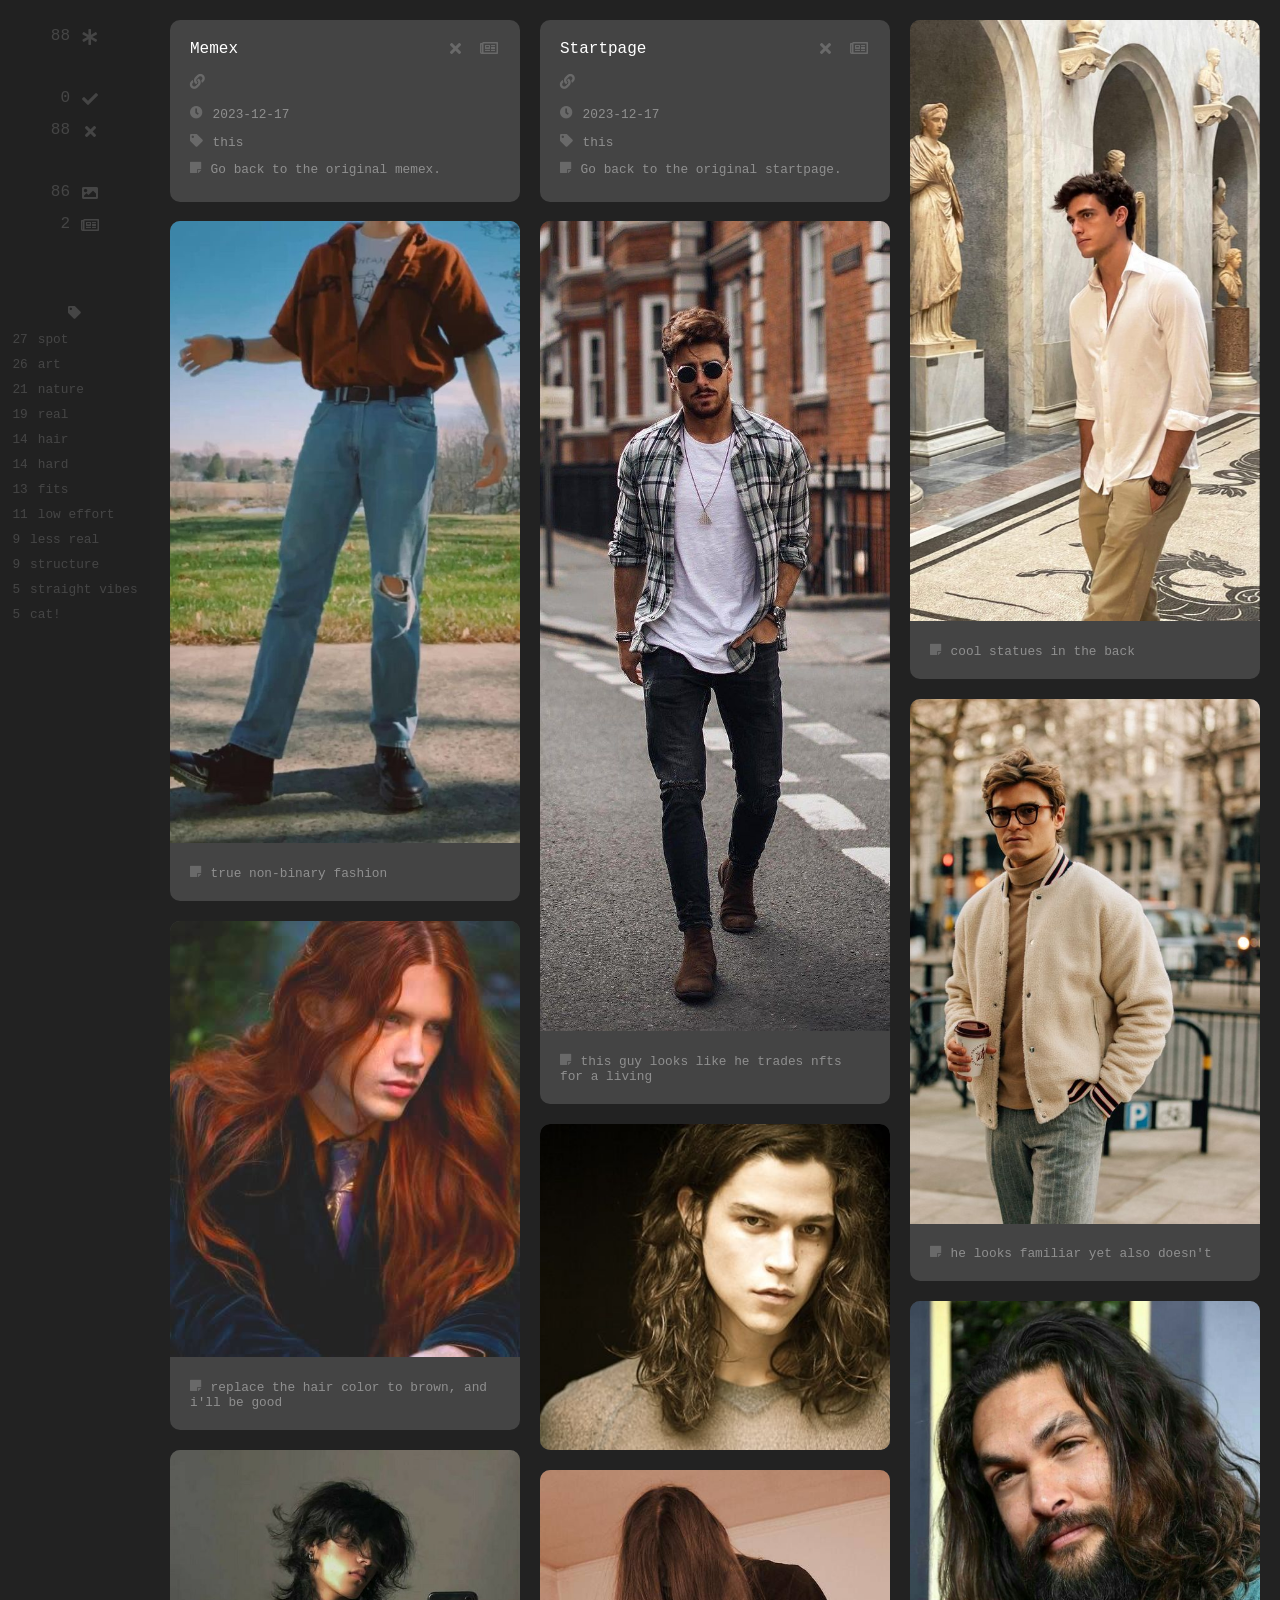
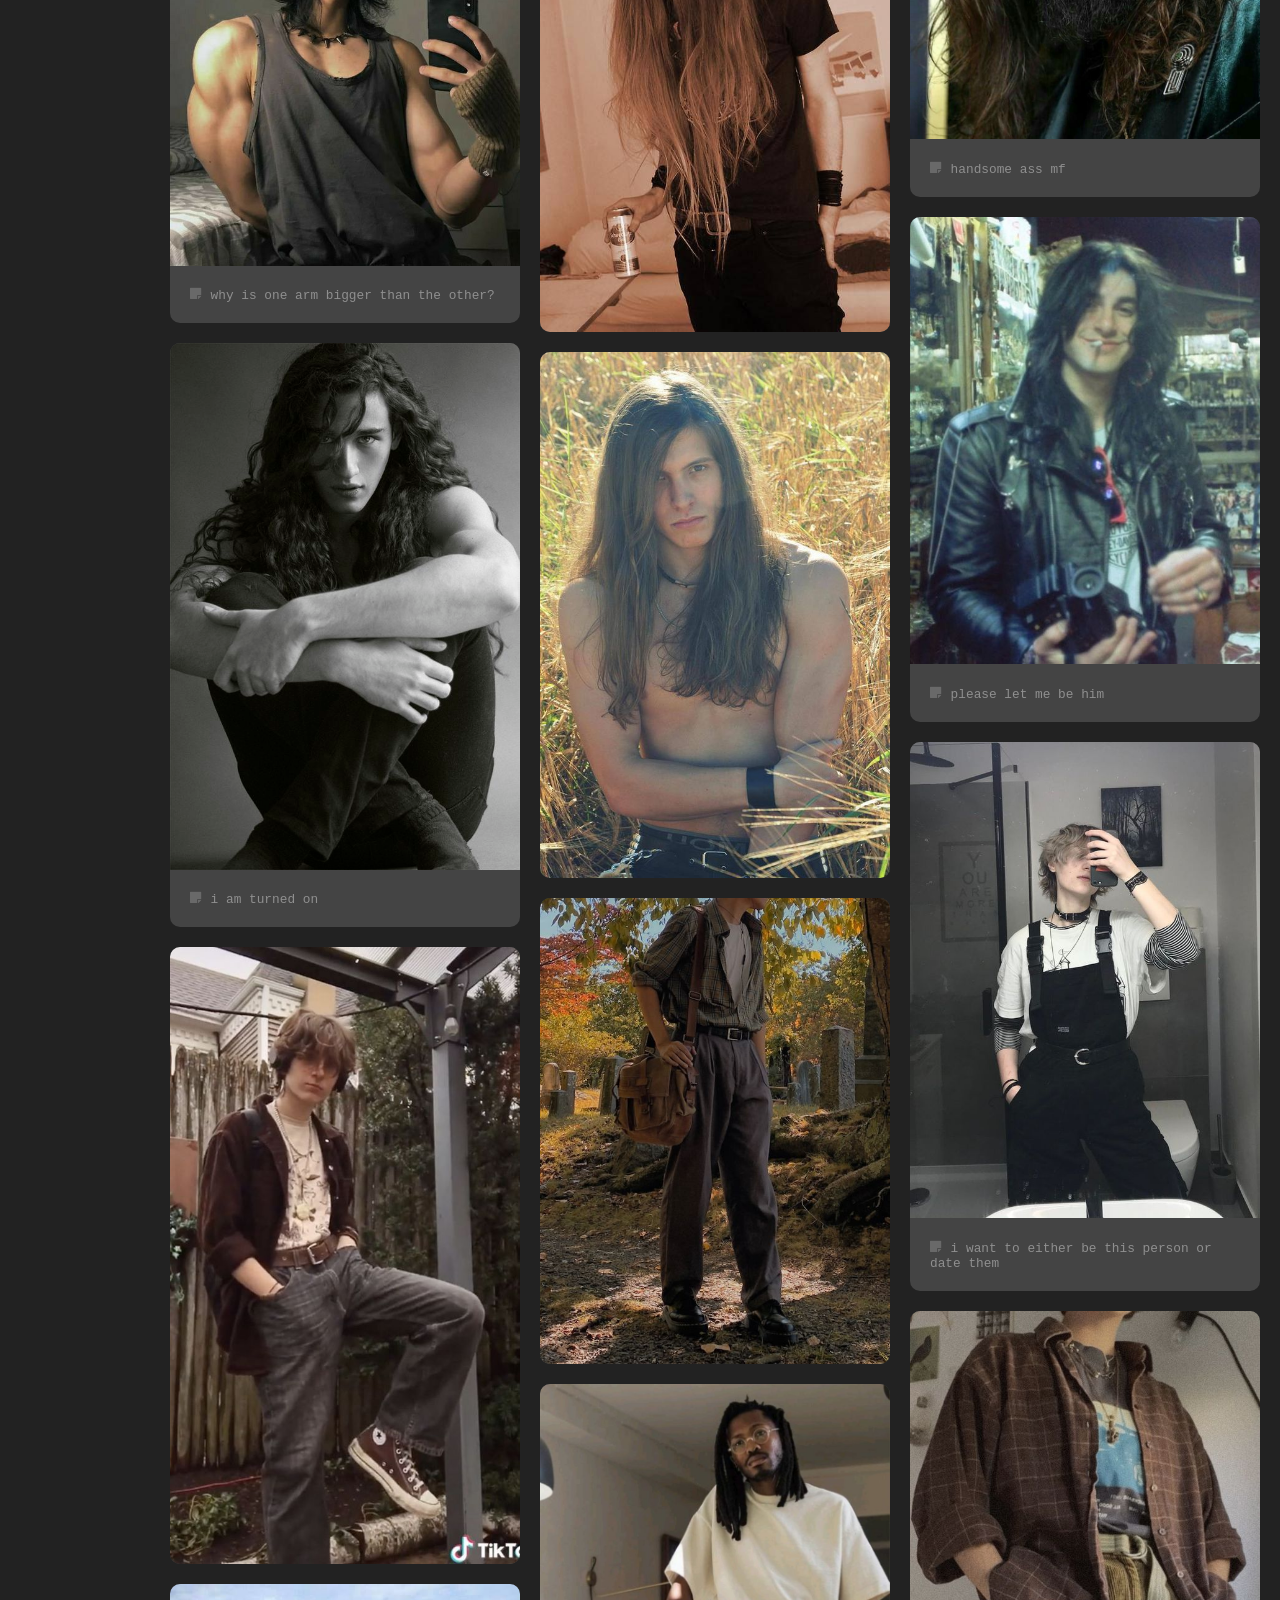
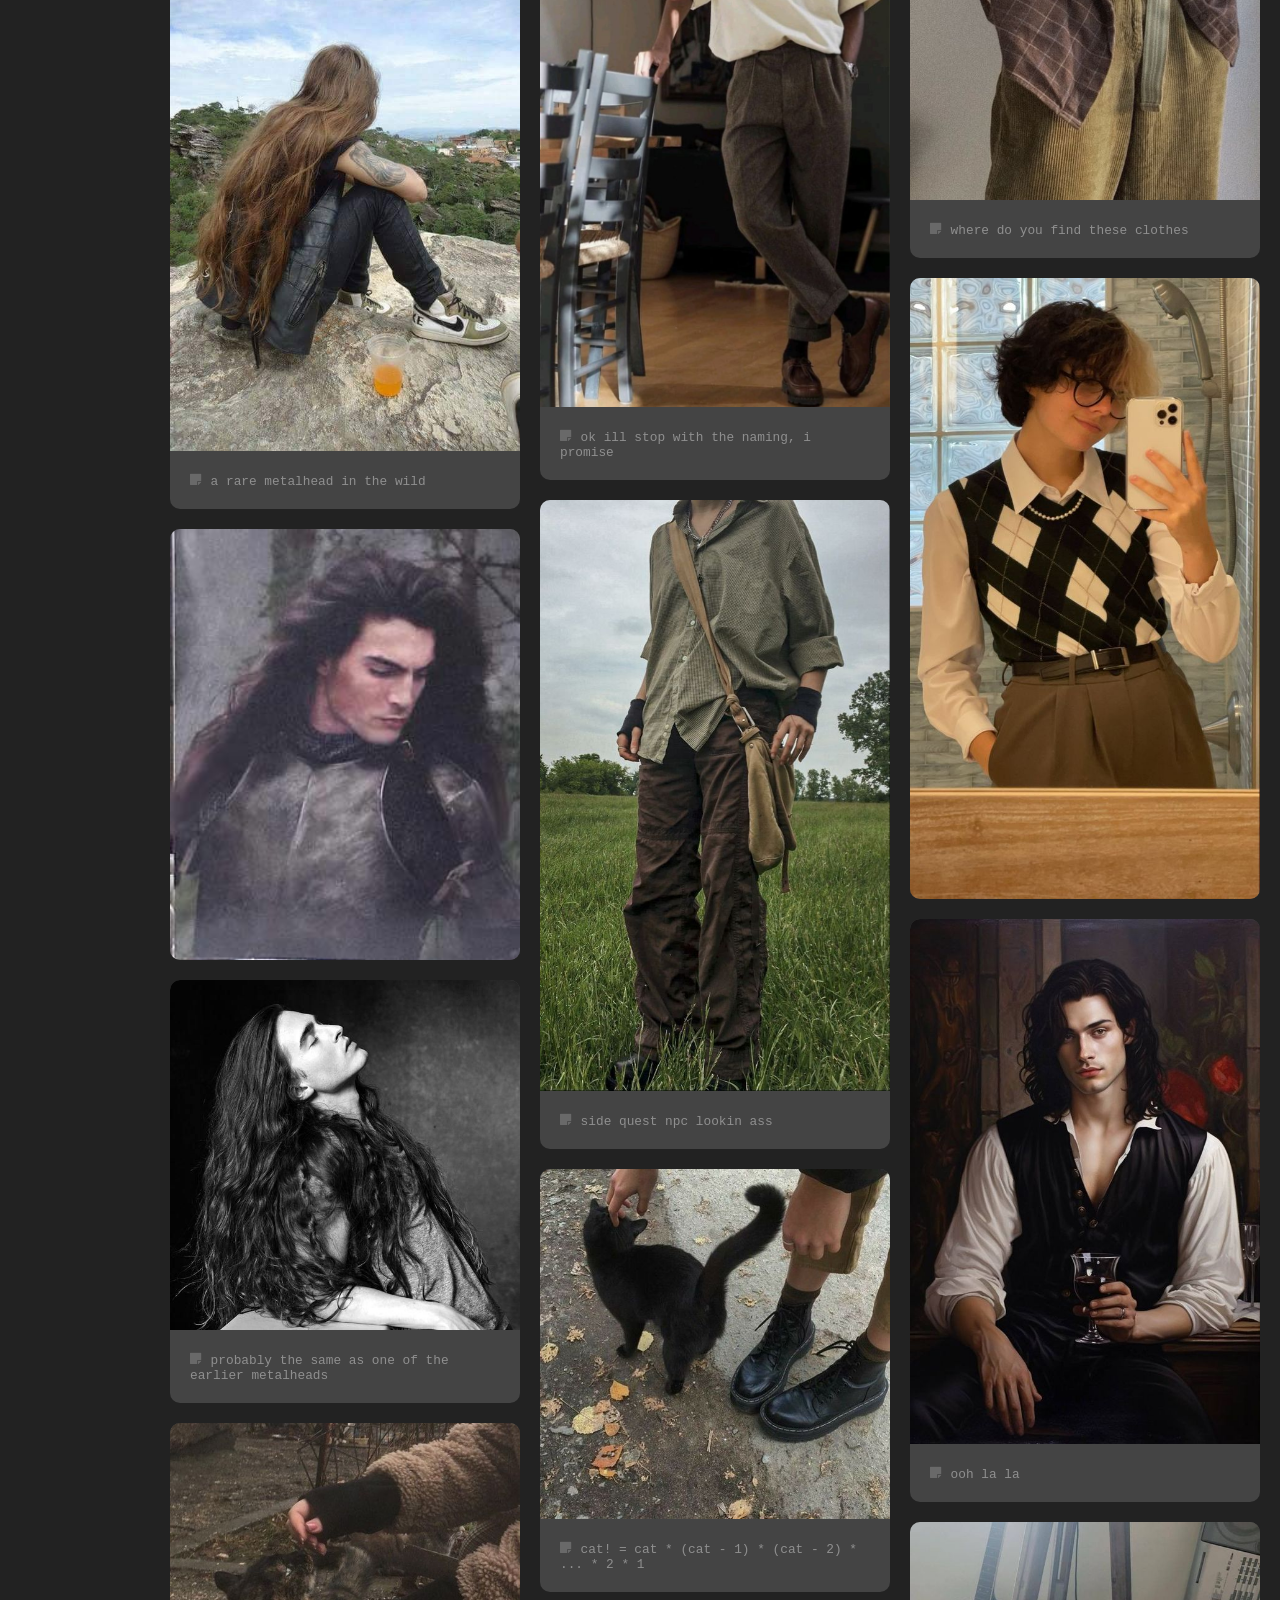
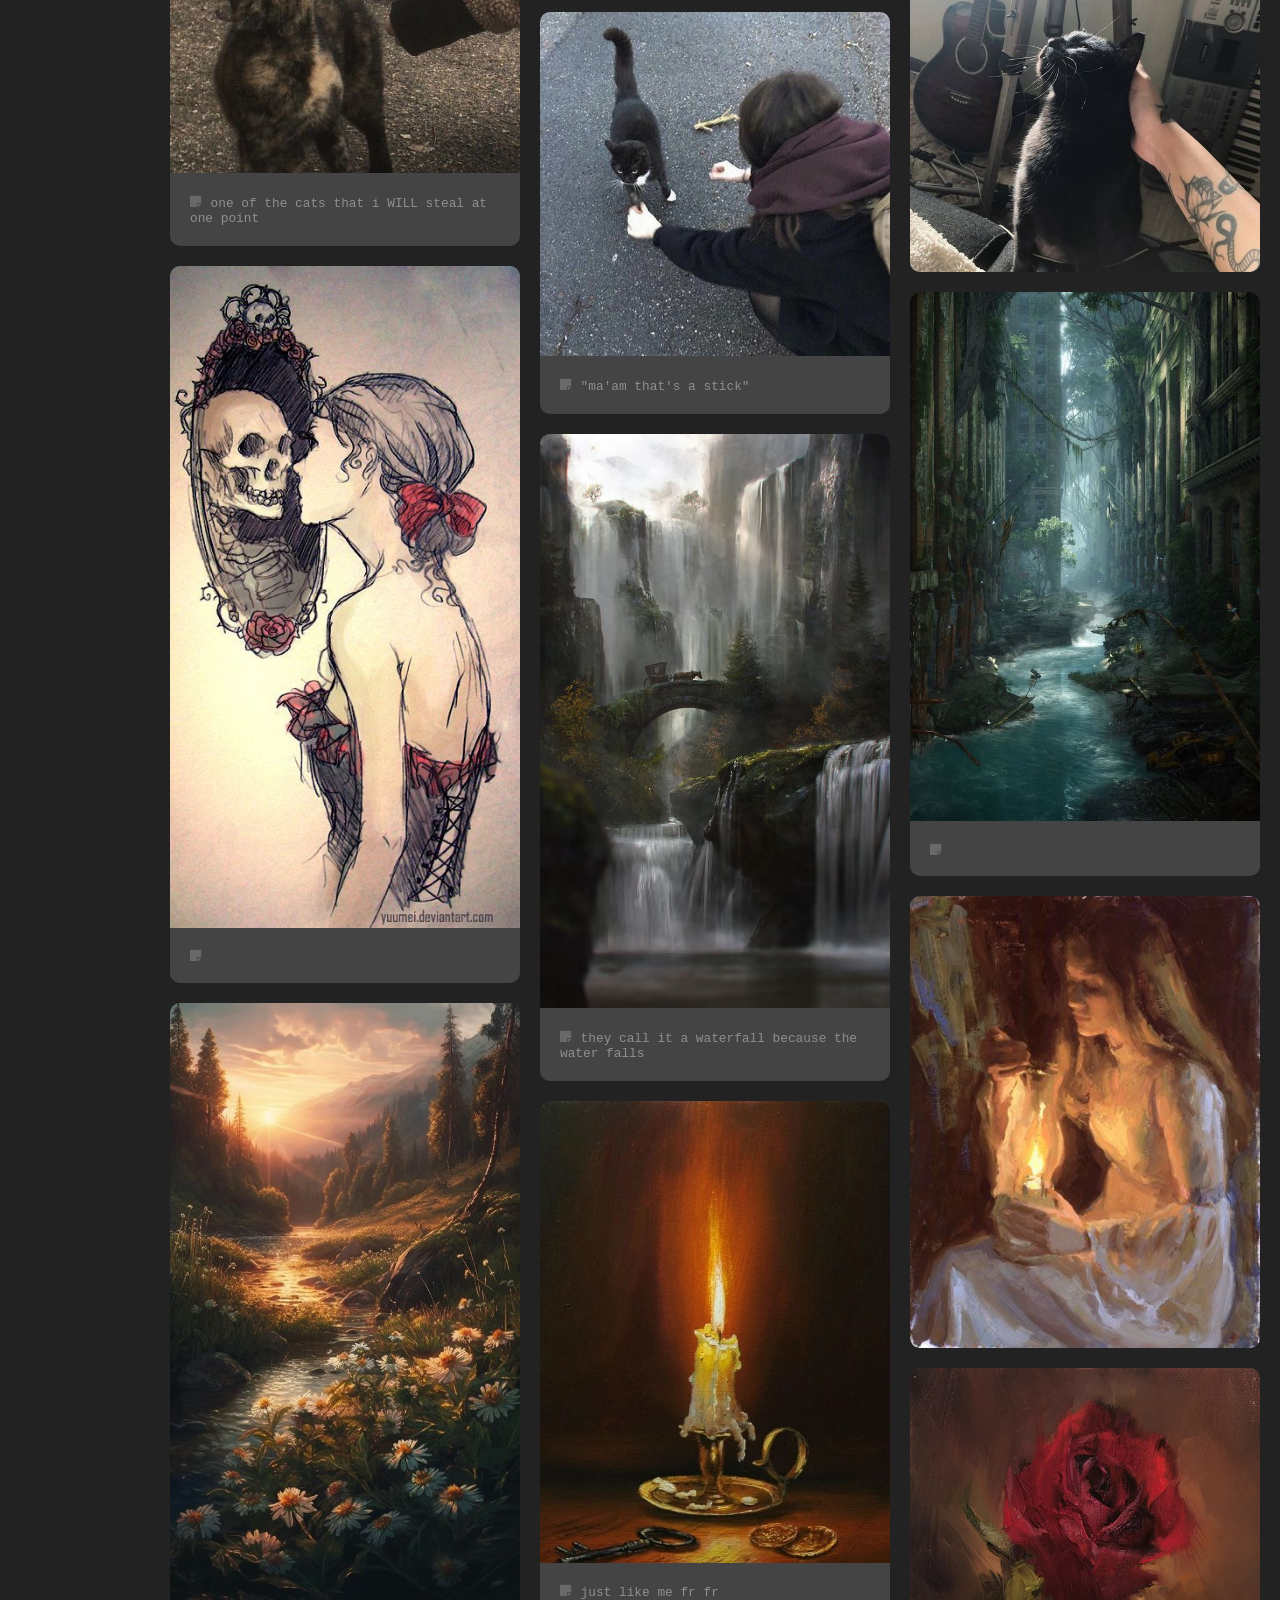
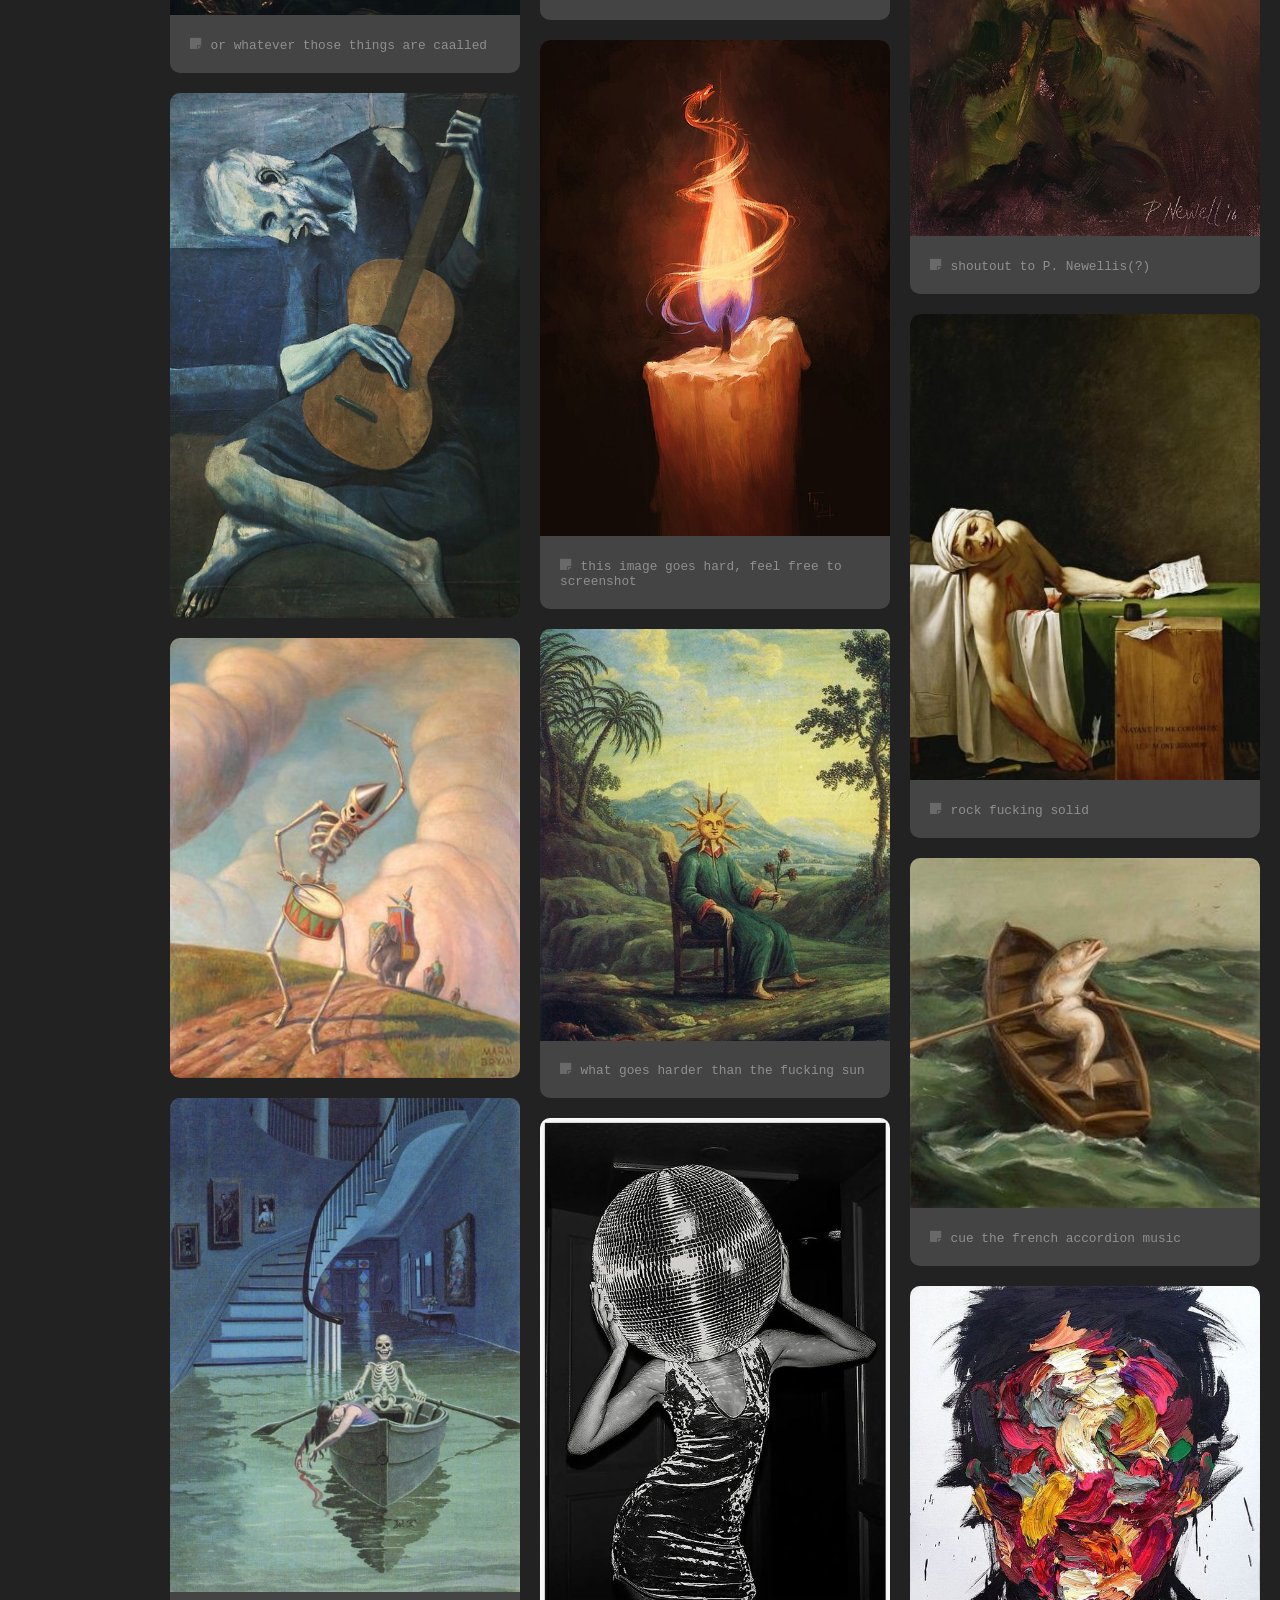
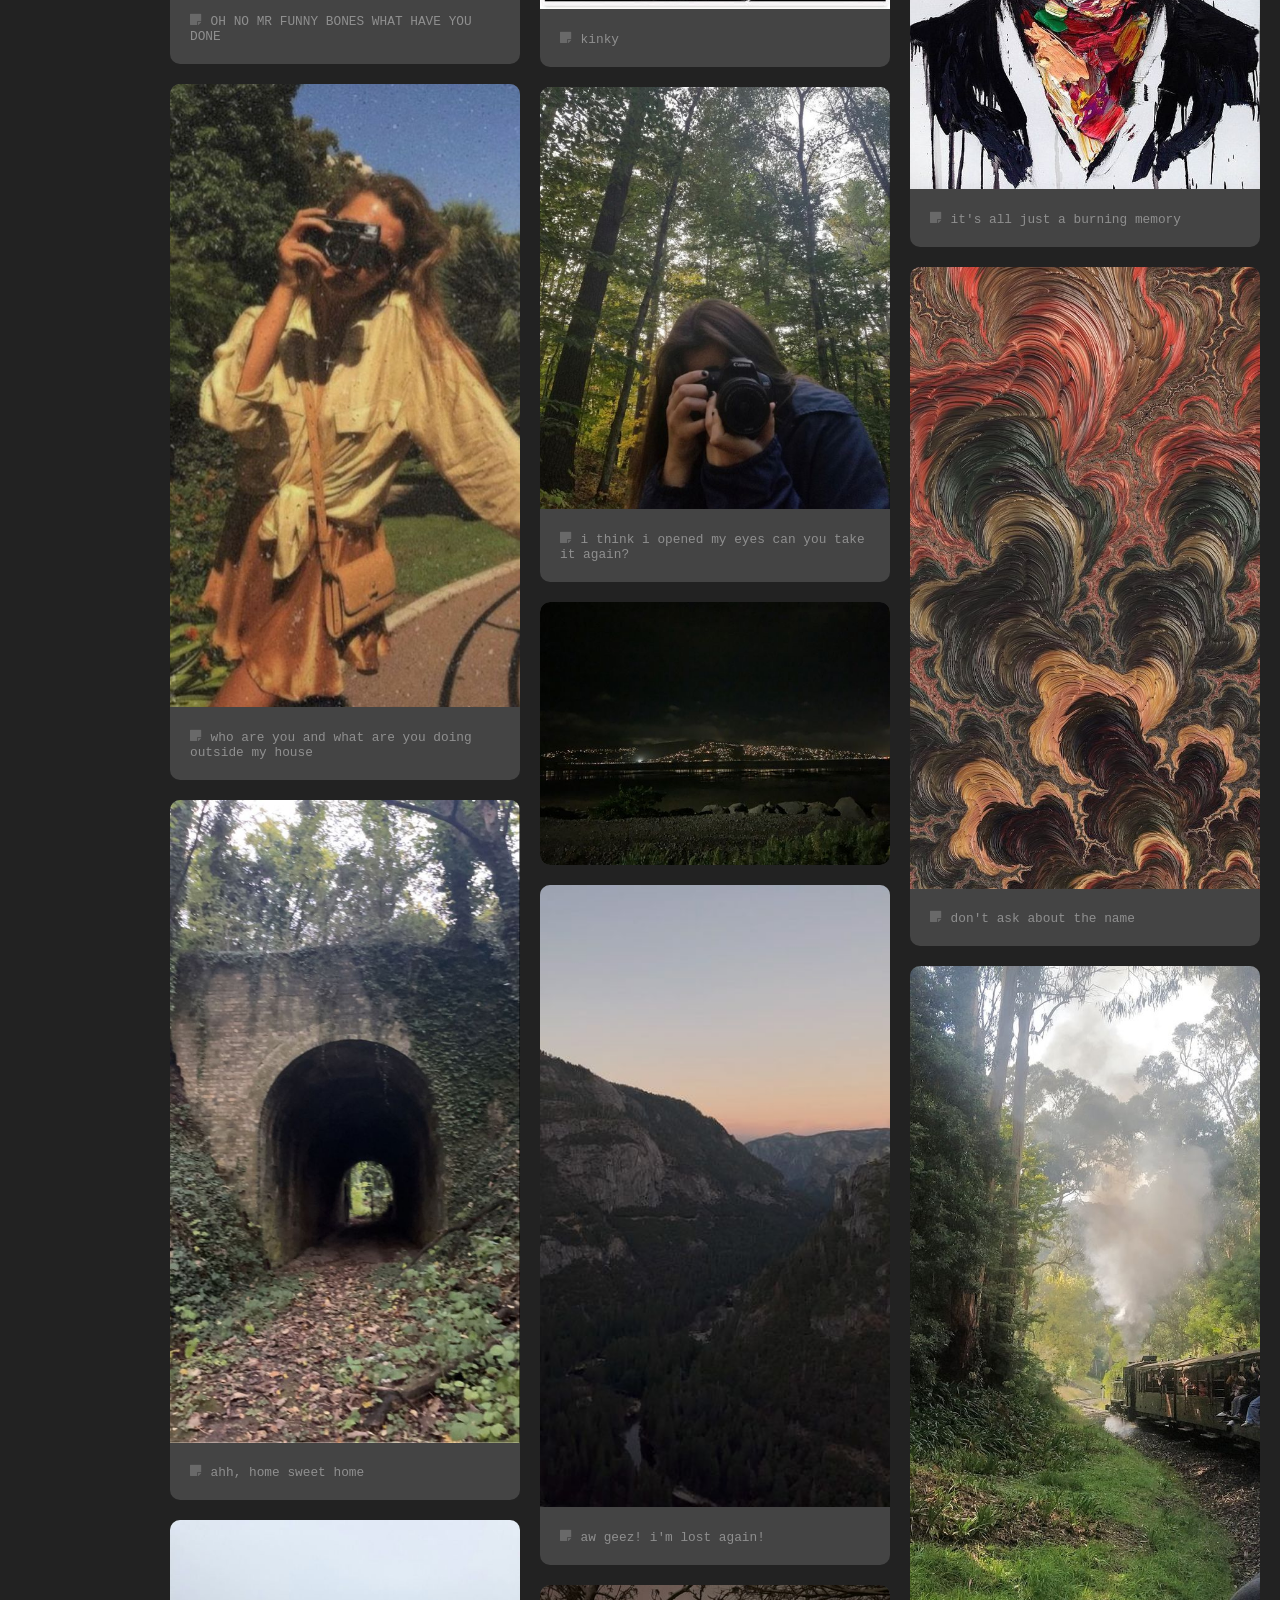
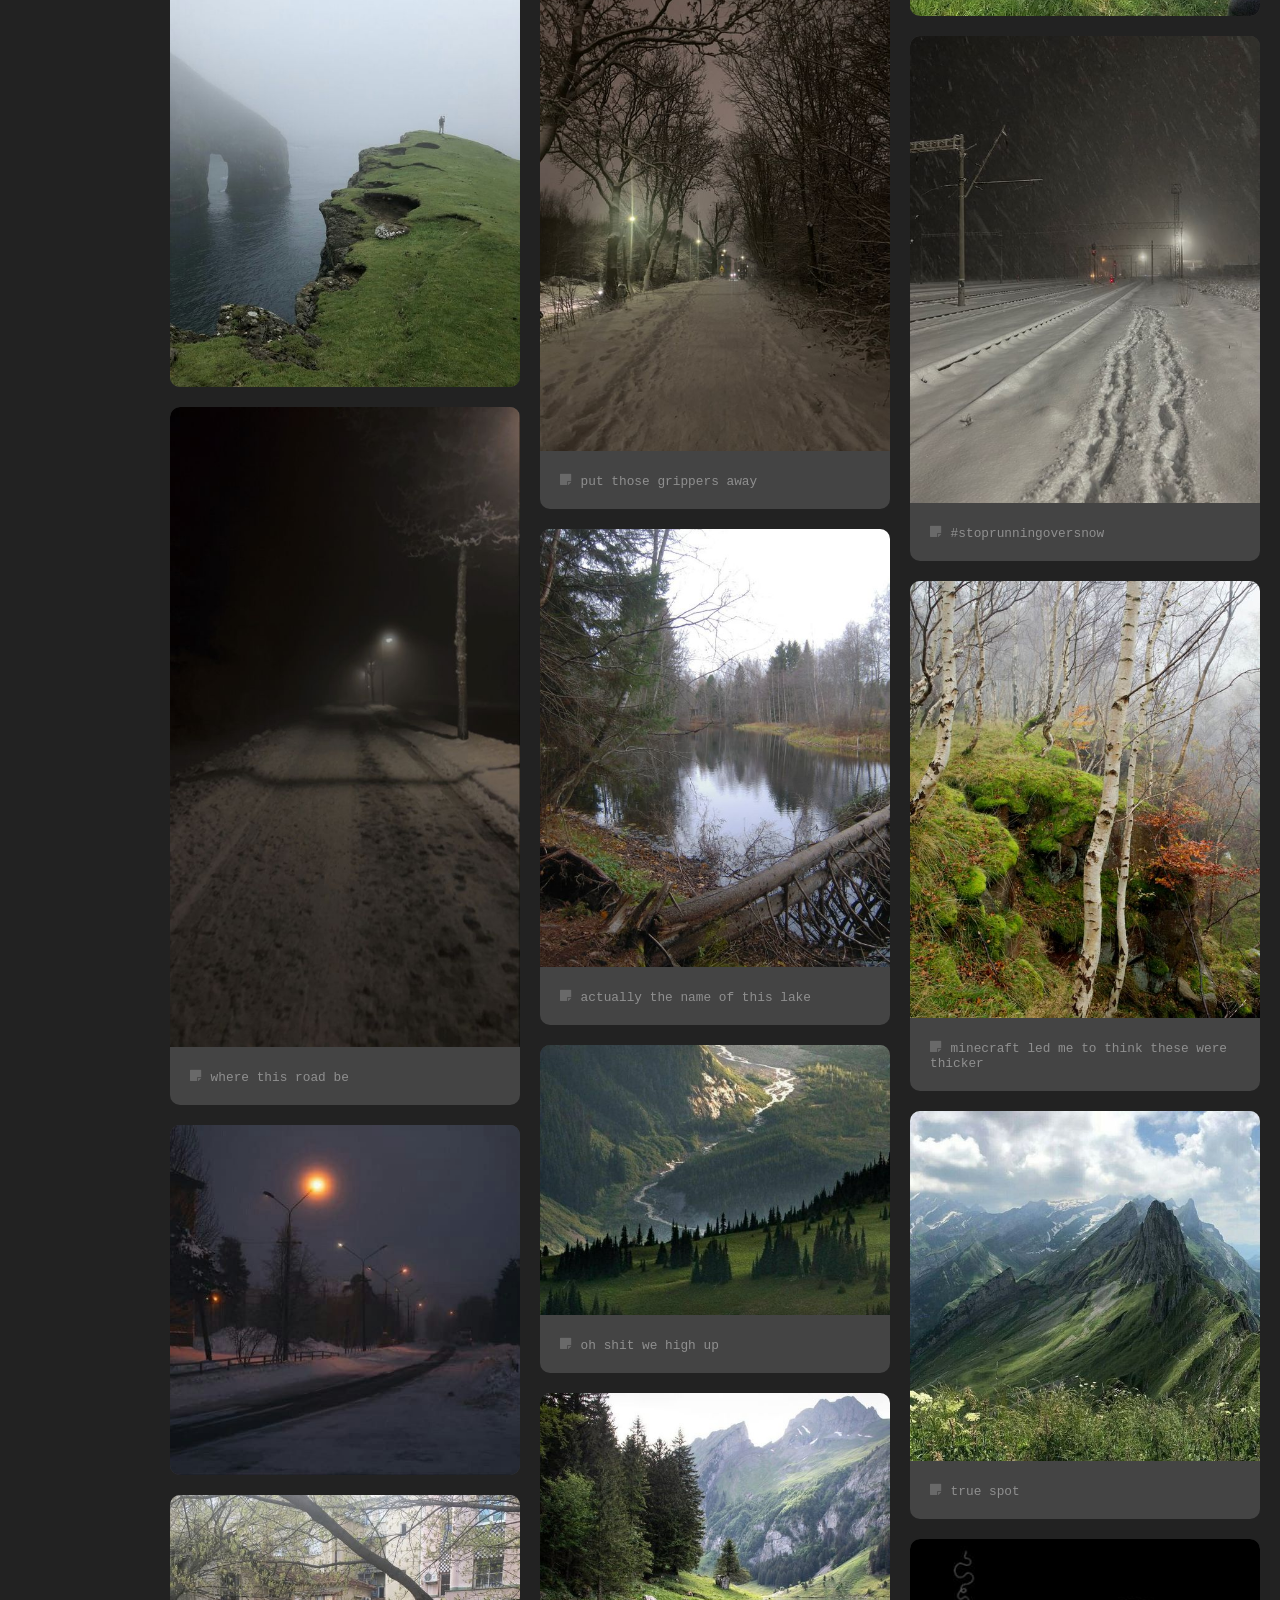
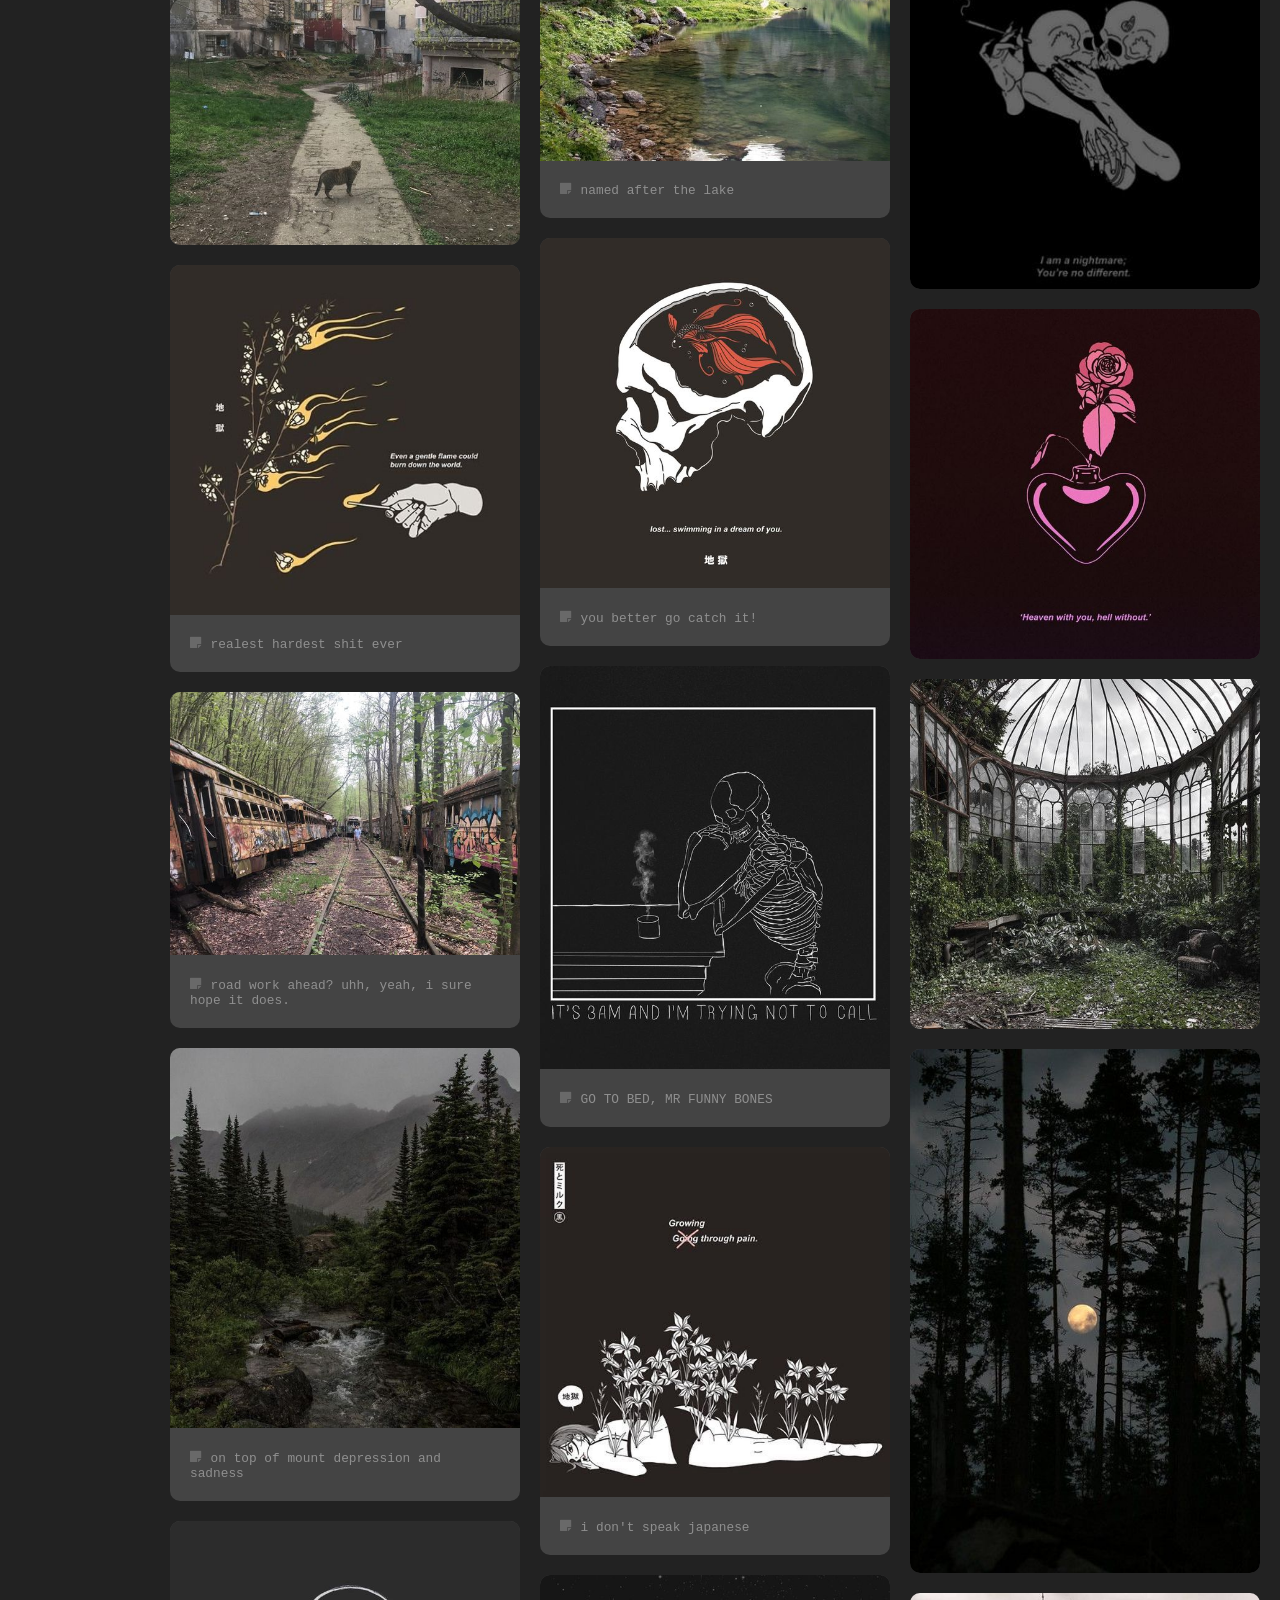
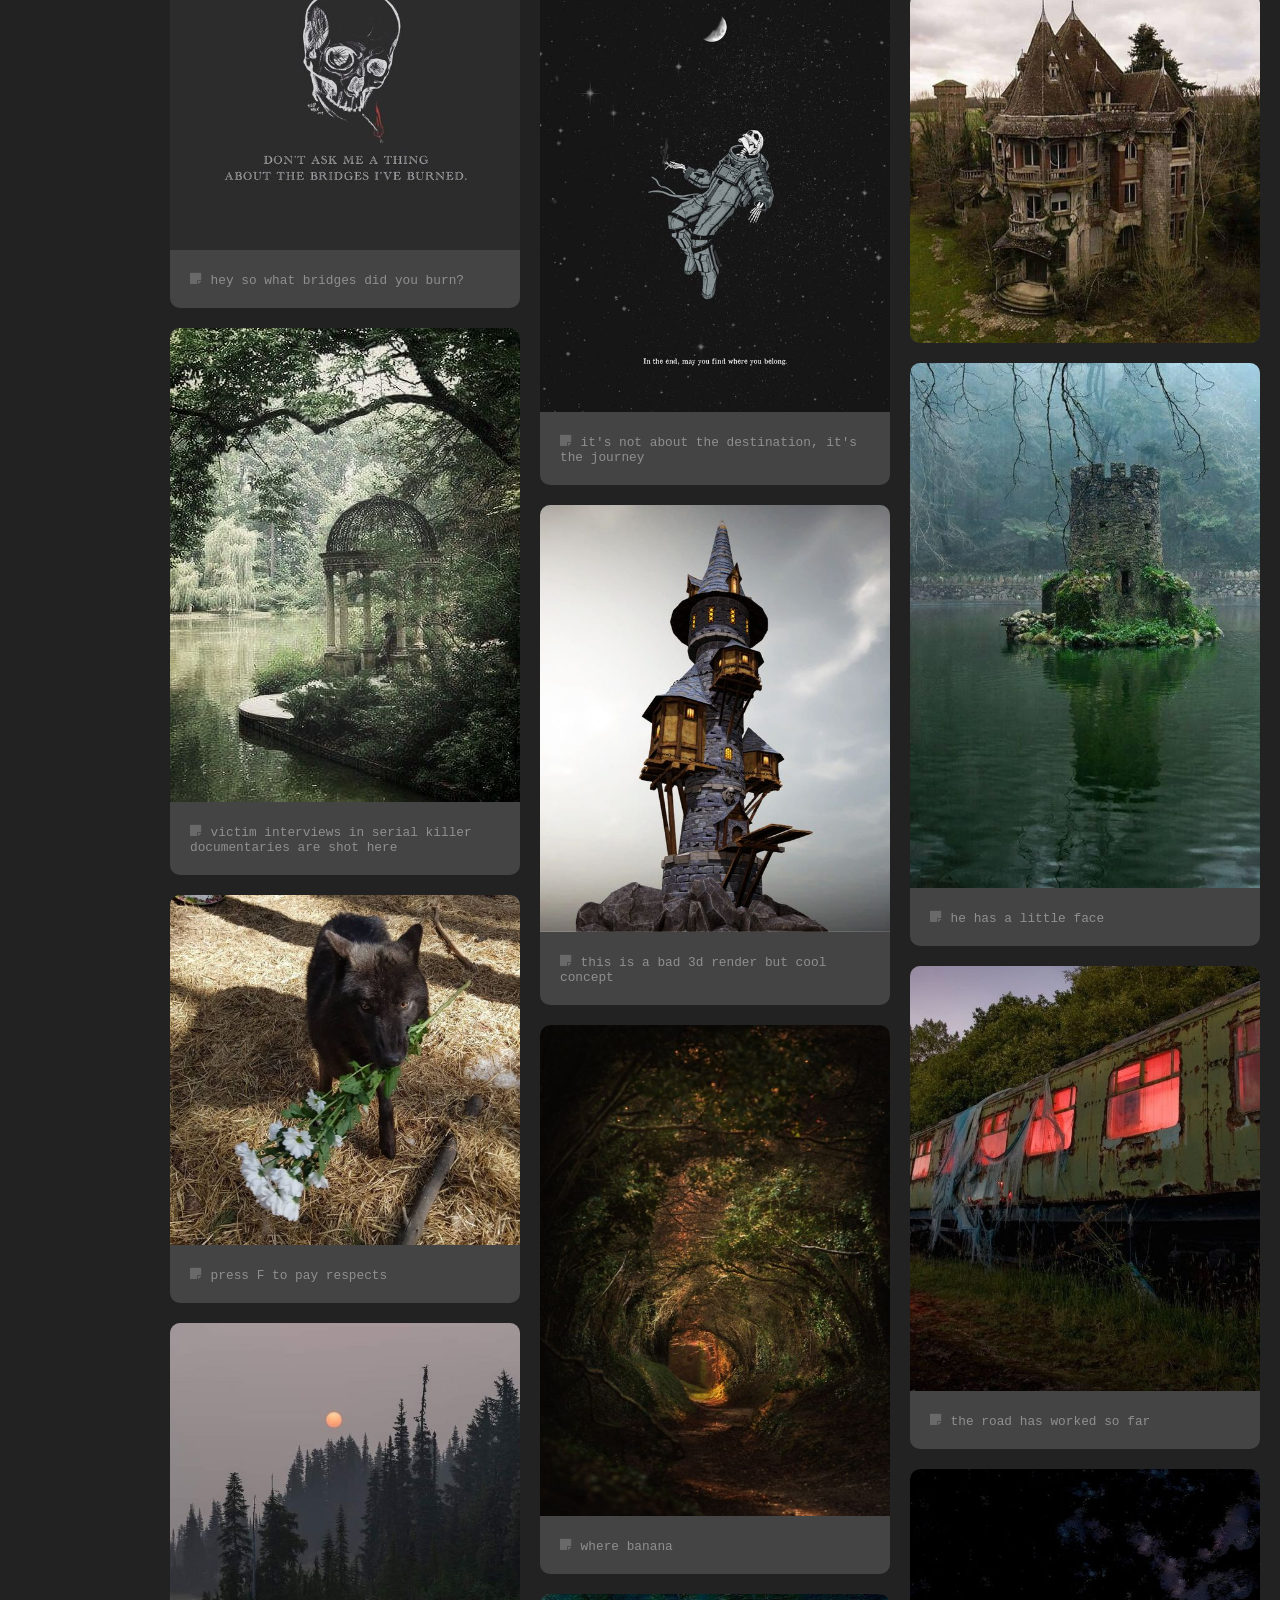
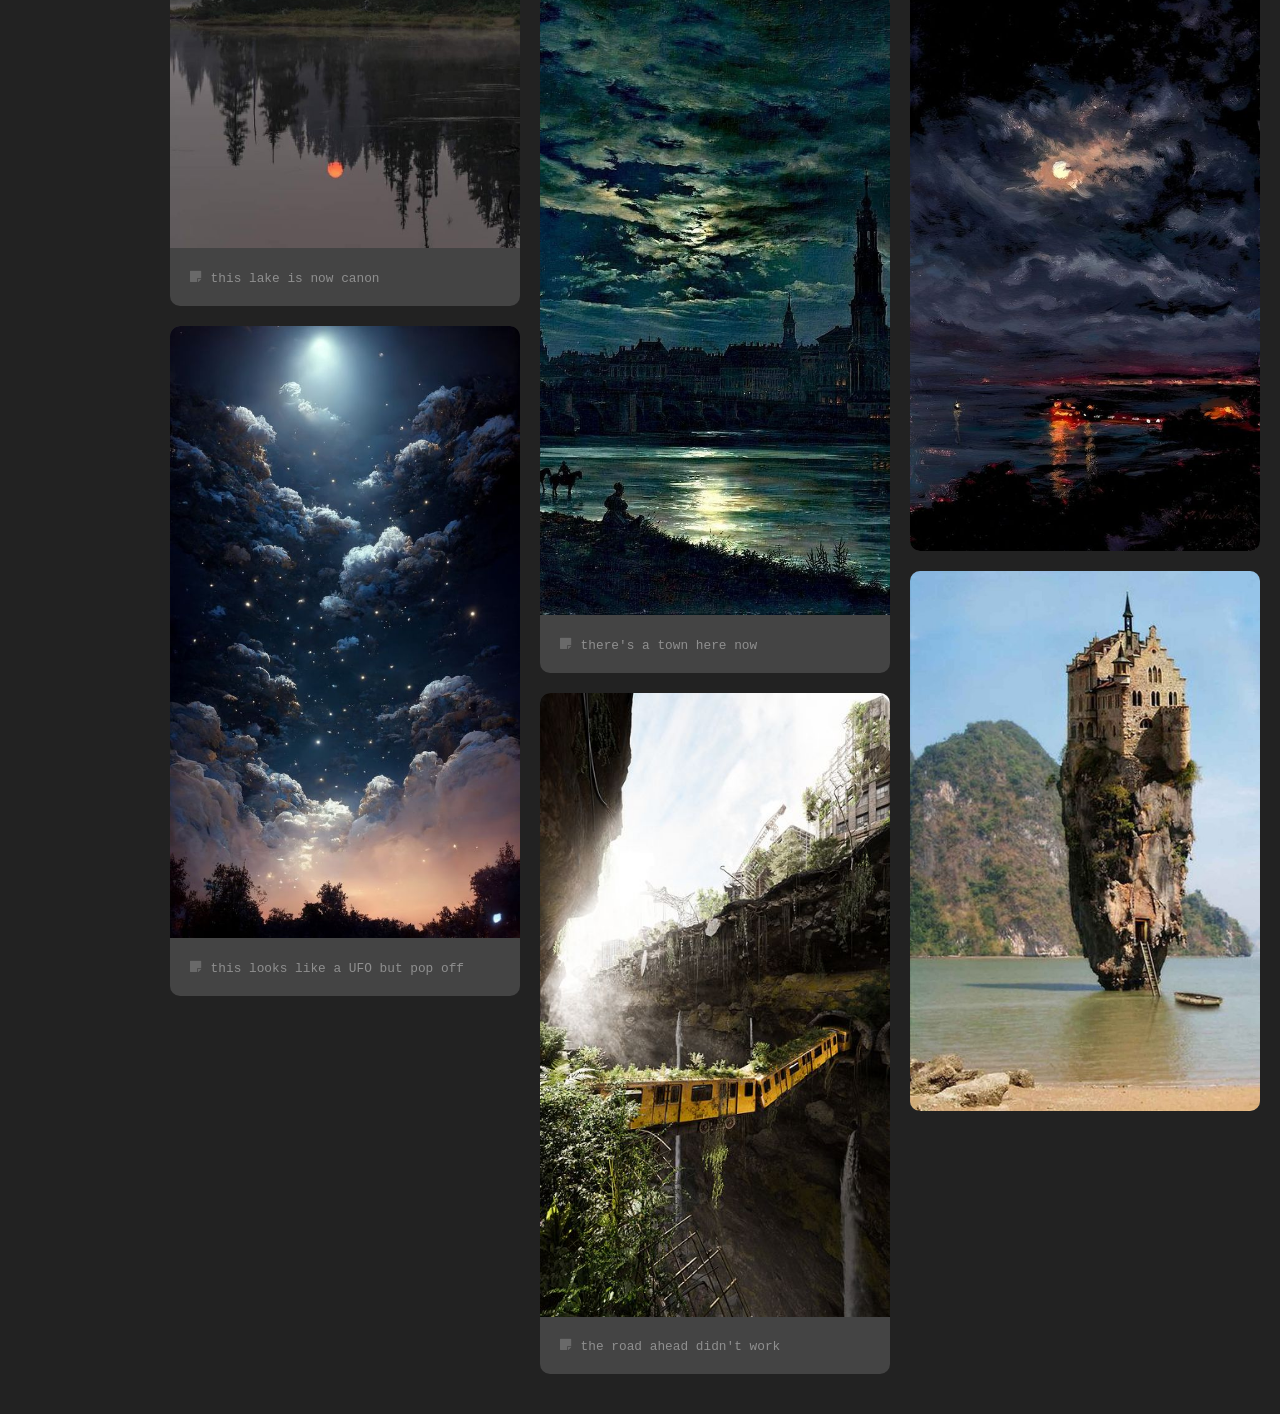
==== fake-pinterest/index.html @ 2d57b28c "2023-12-22; initial commit on linux; added high poker counting" ====
<!DOCTYPE html>
<html lang="en">
<head>
  <meta charset="utf-8">
  <title>memex</title>
  <link rel="stylesheet" href="asset/style.css">
  <script src="logic/lib/theme.js"></script>
</head>
<body>
  <script> let theme = new Theme(); theme.install(); theme.start(); </script>
  <div class="loading-wave"><div></div><div></div><div></div><div></div><div></div></div>

  <nav></nav>
  <div class="container">
    <main></main>
  </div>

  <!-- everything above here is for initial load (aka: display bg and pretty loading anim ASAP!) -->

  <script src="logic/seer.js"></script>
  <script>
    var seer = new Seer();
    seer.install(false, 1);
  </script>

  <div class="error"></div>
  <div class="lightbox"></div>
  <div class="page-overlay" id="overlay"></div>
  
  <link rel="stylesheet" property="stylesheet" href="asset/fontawesome/css/all.css">
  <script src="logic/lib/imagesloaded.js"></script>
  <script src="logic/lib/masonry.js"></script>
  <script src="logic/lib/indental.js"></script>

  <script src="content/data.ndtl"></script>
  <script src="content/settings.js"></script>
  <script src="logic/view/util.js"></script>
  <script src="logic/view/grid.js"></script>
  <script src="logic/view/nav.js"></script>
  <script src="logic/wrap.js"></script>
  <script src="logic/add.js"></script>
  <script src="logic/main.js"></script>
  <script src="logic/lightbox.js"></script>
  <script>
    window.onerror = function(error, url, line) {
      document.querySelector('.loading-wave').style.display = 'none';
      document.querySelector('.error').style.display = 'inline-block';
    };

    let lightbox = new Lightbox;
    lightbox.install(document.querySelector('.lightbox'), 'lightbox');

    var main = new Main();
    main.install();
    main.start();
  </script>
</body>
</html>
---- fake-pinterest/asset/style.css ----
:root {
  --color-bg: var(--background);

  --color-menu: var(--f_high);
  --color-menubg: var(--b_low);
  --color-menuascent: var(--f_med);

  --color-item: var(--f_high);
  --color-itembg: var(--b_low);
  --color-itemascent: var(--f_med);

  --color-image: #fff;                /*Text overlaying an image item*/
  --color-imagedarken: #000;          /*Overlay on image as text background */

  --color-page-bg: #000;
  --color-page-input: #111;
  --color-page-i: #222;               /*idle*/
  --color-page-e: #333;               /*enabled*/
  --color-page-a: #666;               /*ascent*/

  --alpha-darken: 0.6;
  --alpha-idleicon: 0.2;
  --alpha-idle: 0.4;
  --alpha-enabledicon: 0.4;
  --alpha-enabled: 1.0;
  --alpha-ascent: 1.0;

  --size-menu: 150px;
  --size-menu-item-sepv: 14px;        /*vertical space between menu items*/
  --size-menu-item-seph: 10px;        /*horizontal space between menu item count and icon*/
  --size-menu-itemgroup-sepv: 30px;   /*vertical space between menu types (types to terms, terms to tags)*/
  --size-menu-tag-sepv: 10px;         /*space between tag items*/

  --size-grid-gutter: 20px;
  --size-grid-column: 350px;

  --size-item-corner: 10px;
  --size-item-elem-padding: 1em;      /*vertical space between grid item internal elements (tags, notes, quotes etc)*/
  --size-item-elem-sep: 0.75em;       /*horizontal space between item element icon and element text (tag icon and tags)*/

  --size-font-title: 1em;
  --size-font-body: 0.8em;
  --size-font-menutypes: 1em;
  --size-font-menutags: 0.8em;
  --size-font-bodytypes: 1em;         /*font size of type icon/count*/

  --cursor-expandImage: zoom-in;
  --cursor-minimizeImage: zoom-out;
}

* {
  box-sizing: border-box;
}
html {
	font-family: 'Monaco', 'Andale Mono', 'Deja Vu Sans Mono', 'Consolas', monospace;
	background: var(--background); 
	padding: 0em;
	margin: 0; 
  overflow-y: scroll; 
}
body {
	padding: 0em;
	margin: 0; 
}
::selection {
  background: var(--color-itemascent);
  color: var(--color-itembg)
}

a:active, a:focus {
  outline:0;
  border: none;
}

/* LOADING */
.loading-wave {
  display: inline-block;
  position: fixed;
  margin-left: calc(var(--size-menu)/2);
  top: 50%;
  left: 50%;
  width: 94px;
  height: 40px;
  transform: translateY(-50%) translateX(-50%);
}
.loading-wave div {
  position: absolute;
  top: 14px;
  width: 12px;
  height: 12px;
  border-radius: 50%;
  background: var(--color-itemascent);
  animation: loading-wave 1.5s infinite;
  transition-timing-function: ease-in-out;
  -webkit-animation-timing-function: ease-in-out; 
}
.loading-wave div:nth-child(1) {
  left: 0px;
  animation-delay: 0s;
}
.loading-wave div:nth-child(2) {
  left: 20px;
  animation-delay: -0.1s;
}
.loading-wave div:nth-child(3) {
  left: 40px;
  animation-delay: -0.2s;
}
.loading-wave div:nth-child(4) {
  left: 60px;
  animation-delay: -0.3s;
}
.loading-wave div:nth-child(5) {
  left: 80px;
  animation-delay: -0.4s;
}
@keyframes loading-wave {
  0% {
    transform: translateY(10px);
  }
  50% {
    transform: translateY(-10px);
  }
  100% {
    transform: translateY(10px);
  }
}

/* ERROR */
.error {
  position: fixed;
  top: 50%;
  left: 50%;
  font-size: 128px;
  transform: translateY(-50%) translateX(-50%);
  display: none;
  color: var(--color-itemascent);
  font-size: 128px;
  vertical-align: center;
  text-align: center;
  z-index: 500;
  padding: 0;
  background-color: var(--color-bg);
  border-radius: var(--size-item-corner);
  border-color: var(--color-item);
  border-width: 1px;
  border-style: solid;
}
.error:after {
  content:'error'; 
  margin-left: var(--size-grid-gutter) ;
  margin-right: var(--size-grid-gutter) ;
}

/* NAV */
nav {
	padding-top: var(--size-grid-gutter);
  background: var(--color-bg);
  opacity: var(--alpha-idle);
	width: var(--size-menu);
	position: fixed;
	height: 100%;
	z-index: 100;
	left: 0px;
	top: 0px;
  /*overflow-y: scroll;*/                 /*allow menu to scroll on small screens*/
}
nav:hover {
  opacity: var(--alpha-ascent);
}
nav::-webkit-scrollbar {
  display: none;
}
.nav-itemgroup {
	padding-bottom: var(--size-menu-itemgroup-sepv);
	width: 100%;
  float: left;
}
.nav-item {
  padding-bottom: calc(var(--size-menu-item-sepv) / 2);
	padding-top: calc(var(--size-menu-item-sepv) / 2);
	font-size: var(--size-font-menutypes);
  opacity: var(--alpha-idle);
  color: var(--color-menu);
  text-align: center;
	margin: 0px auto;
	width: 100%;
	float: left;
}
.nav-item:hover {
  color: var(--color-menuascent);
  opacity: var(--alpha-ascent);
}
.nav-itemcount {
	padding-right: calc(var(--size-menu-item-seph) / 2);
	display: inline-block;
	text-align: right;
	float: left;
	width: 50%;
}
.nav-itemicon {
	margin-left: calc(var(--size-menu-item-seph) / 2);
	margin-top: calc(var(--size-font-bodytypes) / 10);
	width: calc(var(--size-font-bodytypes) * 1.25);
	display: inline-block;
	text-align: center;
	float: left;
}
.nav-tagcontainer {
	margin: 0 auto;
	display: table;
}
.nav-tagicon {
	padding-bottom: calc(var(--size-menu-item-sepv) / 2);
	padding-top: calc(var(--size-menu-item-sepv) / 2);
	font-size: var(--size-font-menutags);
  opacity: var(--alpha-idle);
	color: var(--color-menu);
	display: table-row;
	text-align: center;
	width: 100%;
	float: left;
}
.nav-tag {
  padding-bottom: calc(var(--size-menu-tag-sepv) / 2);
  padding-top: calc(var(--size-menu-tag-sepv) / 2);
  font-size: var(--size-font-body);
  opacity: var(--alpha-idle);
  color: var(--color-menu);
  width: 100%;
  float: left;
  clear: left;
}
.nav-tagcount {
	padding-right: var(--size-menu-tag-sepv);
	text-align: right;
	float: left;
}
.nav-taglabel {
	text-align: left;
	float: left;
}
.nav-tag:hover {
  opacity: var(--alpha-ascent);
}
.nav-tag:hover .nav-taglabel {
  background-color: var(--color-itemascent);
  color: var(--color-menubg);
}
.nav-tag:hover .nav-tagcount {
  color: var(--color-itemascent);
}

/* MAIN */
.container {
  background: var(--background); 
  margin-left: calc(var(--size-menu) + var(--size-grid-gutter));
	margin-right: var(--size-grid-gutter);
}
main {
  margin: var(--size-grid-gutter) auto;
}
main:after {
  /* clearfix (reset) */
  display: block;
  content: '';
  clear: both;
}

/* GRID ITEM */
.article, .article-wide {
	border-radius: var(--size-item-corner);
  margin-bottom: var(--size-grid-gutter);
  background: var(--color-itembg);
	width: var(--size-grid-column);
  text-decoration: none; 
  position: relative;
	float: left;
  overflow: hidden;
}
@media screen and (min-width: 886px) {
	.article-wide { 
		width: calc(var(--size-grid-column) * 2 + var(--size-grid-gutter));
	}
}
article:hover { 
  background: var(--color-itembg);
}
article::selection {
    background: var(--b_high);
}
.article-containerupper {
  padding: var(--size-grid-gutter) var(--size-grid-gutter) 0 var(--size-grid-gutter);
  display: inline-block;
  z-index: 100;
  width: 100%;
}
.article-containerlower {
  padding: 0 var(--size-grid-gutter) var(--size-grid-gutter);
  display: inline-block;
  z-index: 100;
}

/*IMAGE*/
.article-imageType-imgContainer {
  z-index: 200;
  position: relative;
}
.article-containerupper-image {
  cursor: var(--cursor-expandImage);
  padding: var(--size-grid-gutter) var(--size-grid-gutter) 0 var(--size-grid-gutter);
  display: none;
  position: absolute;
  width: 100%;
  left: 0;
  z-index: 300;
  top: 0;
}
article:hover .article-containerupper-image {
  display: inline-block;
}
.article-containerlower-image {
  cursor: var(--cursor-expandImage);
  padding: var(--size-grid-gutter);
  position: absolute;
  bottom: 0;
  z-index: 200;
  left: 0;
}
.article-containerlower-image:empty {
  display: none;
}
article:hover .article-containerlower-image {
  display: inline-block;
}
.article-containerbelow {
  display: table;
  padding-left: var(--size-grid-gutter);
  padding-right: var(--size-grid-gutter);
  padding-top: calc(var(--size-grid-gutter)/2);
  padding-bottom: var(--size-grid-gutter);
}
.article-containerbelow:empty {
  display: none;
}

.article-image {
  position: absolute;
  top: 0;
  background: transparent;
  padding-bottom: 0;
  overflow: hidden;
}
.article-image-img {
  vertical-align: middle; /* vertical-align css hack removes bottom padding */
  object-fit: cover;
  margin-bottom: 0px;
  width: 100%;
  max-height: 1000px;
  position: relative;
  z-index: 100;
  top: 0;
  left: 0;
}
.article-img {
  vertical-align: middle; /* vertical-align css hack removes bottom padding */
  width: calc(100% + var(--size-grid-gutter)*2);
  max-height: 1000px;
  margin-left: calc(-1 * var(--size-grid-gutter));
  margin-right: calc(-1 * var(--size-grid-gutter));
  padding-top: var(--size-grid-gutter);
  cursor: var(--cursor-expandImage);
}
.image-overlay { 
  background-color: var(--color-imagedarken);
  position: absolute;
  height: 100%;
  width: 100%;
  z-index: 150;
  opacity: 0;
  cursor: var(--cursor-expandImage);
}
.article:hover .image-overlay { 
  opacity: var(--alpha-darken);
}
.article-image .article-link {
  display: none;
}
.article-image:hover .article-link {
  display: initial;
  text-shadow: 0 0 3em #000;
}

/* TITLE */
.article-title {
  color: var(--color-item);
  font-size: var(--size-font-title);
  text-decoration: none;
  float: left;
  clear: both;
}
.article-image .article-title {
  display: none;
}
.article-image:hover .article-title {
  display: initial;
  text-shadow: 0 0 3em #000;
  color: white;
}

/* LINK */
.article-linkcontainer { 
  margin-top: var(--size-item-elem-padding);
  float: left;
  clear: both;
}
.article-link {
  width: calc(100% - var(--size-font-bodytypes) * 2);
  float: left;
  clear: both;
  text-decoration: none;
  display: inline-block;
}

.article-linktitle { 
  opacity: var(--alpha-idle);
  color: var(--color-item);
  font-size: var(--size-font-body);
  float: left;
}
.article-link:hover .article-linktitle { 
  background-color: var(--color-itemascent);
  color: var(--color-itembg);
}
.article-linkicon { 
  width: 23px;
  font-size: 15px;
  color: var(--color-item);
  float: left;
}
article:hover .article-linktitle {
  opacity: var(--alpha-enabled);
}
.article-link:hover .article-linktitle {
  opacity: var(--alpha-ascent);
}

/* TYPE */
.article-typecontainer {
  position: absolute;
  right: 0px;
  top: 0px;
  margin-right: var(--size-grid-gutter);
}
.article-type {
  color: var(--color-item);
  padding-bottom: var(--size-grid-gutter);
  padding-top: var(--size-grid-gutter);
  font-size: var(--size-font-bodytypes);
  vertical-align: top;
  text-align: center;
  float: right;
  text-decoration: none;
  width: 30px;
  padding-left: 10px;
}
.article-image .article-typeicon {
  display: none;
}
.article-image:hover .article-typeicon  {
  display: initial;
  color: var(--color-image);
}
.article-typeicon {
  opacity: var(--alpha-idleicon);
}
article:hover .article-typeicon {
  opacity: var(--alpha-enabledicon);
  color: var(--color-item);
}
.article-type:hover .article-typeicon {
  opacity: var(--alpha-ascent);
  color: var(--color-itemascent);
}

/* DATE, NOTE, QUOTE, TERM, TAGS, AUTH, PROG etc */
.article-icon {
  float: left;
  opacity: var(--alpha-idleicon);
}
article:hover .article-icon {
  opacity: var(--alpha-enabledicon);
}
.article-row {
  padding-top: var(--size-item-elem-padding);
  color: var(--color-item); 
  font-size: var(--size-font-body);
  float: left;
  clear: both;
  cursor: default;
}
article:hover .article-row {
  color: var(--color-item);
}
.article-image .article-row {
  color: var(--color-image); 
}
.article-rowtext {
  display: inline;
  opacity: var(--alpha-idle);
}
article:hover .article-rowtext {
  opacity: var(--alpha-enabled);
}
.article-file {
  word-break: break-all;
}
.article-file-link {
  color: var(--color-item); 
  text-decoration: none;
}
.article-file-link:hover {
  background-color: var(--color-itemascent);
  color: var(--color-itembg);
  word-break: break-all;
}

/* IMAGE */
.article-containerlower-image {
  display: none;
}
.article-image:hover .article-containerlower-image {
  display: initial;
}
.article-taglink {
  color: var(--color-item); 
  text-decoration:none; 
}
article:hover .article-taglink {
  color: var(--color-item); 
}
article:hover .article-taglink:hover {
  background-color: var(--color-itemascent);
  color: var(--color-itembg);
}
.article-image:hover .article-taglink {
  color: #fff; 
}
.article-image:hover .article-taglink:hover {
  color: #fff; 
}

/* SMALL ICONS */
.textIcon {
  color: #fff;
  margin-right: var(--size-item-elem-sep); 
}
article:hover .textIcon {
  color: var(--color-item);
}

/* LIGHTBOX */
.lightbox {
  position: fixed;
  left: 0;
  top: 0;
  z-index: 300;
  width: 100%;
  height: 100%;
  display: none;
  align-items: center;
}
.lightbox-back {
  width: 100%;
  height: 100%;
  background-color: rgba(0,0,0,0.9);
  cursor: var(--cursor-minimizeImage);
}
.lightbox-img {
  position: absolute;
  top: 50%;
  left: 50%;
  max-height: 100vh;
  max-width: 100vw;
  transform: translateY(-50%) translateX(-50%);
  vertical-align: middle;
  cursor: var(--cursor-minimizeImage);
}





/*TODO: refactor below; */

/* PAGE */
.page-overlay {
  /* visual */
  background-color: var(--color-page-bg);
  opacity: 0;
  /*-webkit-transition: opacity var(--animation-time) linear;
  transition: opacity var(--animation-time) linear;*/
  width: 100%;
  height: 100%;
  /* position */
  position: absolute;
  z-index: -100;
  left: 0;
  top: 0;
  /* content */
  display: none;
  align-items: center;
  justify-content: center;
  user-select: none;
  /*noselect stops an unwanted selection visual on button click*/
  -webkit-touch-callout: none; /* iOS Safari */
    -webkit-user-select: none; /* Safari */
     -khtml-user-select: none; /* Konqueror HTML */
       -moz-user-select: none; /* Firefox */
        -ms-user-select: none; /* Internet Explorer/Edge */
            user-select: none; /* Non-prefixed version, currently
                                  supported by Chrome and Opera */
}
.page-overlay .content-menu {
  width: 100px;
  float: left;
  text-align: center;
  height: 100%;
  padding-top: auto;
  padding-bottom: auto;
  margin-right: 50px;
  border-radius: var(--size-item-corner);
}
.page-overlay .content-menu:hover {
  background-color: var(--color-page-i);
}
.page-overlay .content-menu:hover a {
  color: var(--color-page-a);
}
.page-overlay .content-menu a {
  color: var(--color-page-e);
  text-decoration: none;
}
.page-overlay .content-menu .content-menu-option {
  height: 100px;
  width: 100px;
  display: flex;
  align-items: center;
  justify-content: center;
}
.page-overlay .content form {
  float: left;
}
.page-overlay .content .row .key {
  width: 100px;
  color: var(--color-page-a);
  visibility: hidden;
  float: left;
  padding: 9px 7px 10px 0;
  text-align: right;
  margin-right: 0px;
}
.page-overlay .content .row input {
  padding: 10px;
  width: 400px;
  margin-bottom: 10px;
  background-color: var(--color-page-input);
  color: #fff;
  border-width: 0px;
  border-radius: var(--size-item-corner);
}
.page-overlay .content .row input::placeholder {
  opacity: 1;
  color: var(--color-menu);
}
.page-overlay .content .row input:hover {
  background-color: var(--color-page-i);
}
.page-overlay .content .row input:focus {
  background-color: var(--color-page-e);
}
.page-overlay .content .display {
  float: left;
  height: 100%;
  width: 400px;
  padding: 10px;
  margin-left: 50px;
  color: var(--color-page-e);
}
.page-overlay .content-enter {
  margin-top: 50px;
  float: left;
  width: 100%;
  height: 100px;
  clear: both;
  text-align: center;
  padding-top: auto;
  padding-bottom: auto;
  vertical-align: center;
  border-radius: var(--size-item-corner);
}
.page-overlay .content-enter .content-menu-option {
  height: 100%;
  vertical-align: center;
  padding-top: auto;
  padding-bottom: auto;
  display: flex;
  align-items: center;
  justify-content: center;
}
.page-overlay .content-enter:hover {
  background-color: var(--color-page-i);
}
.page-overlay .content-enter:hover a {
  color: var(--color-page-a);
}
.page-overlay .content-enter a {
  color: var(--color-page-e);
  text-decoration: none;
}
---- fake-pinterest/asset/fontawesome/css/all.css ----
/*!
 * Font Awesome Free 5.1.0 by @fontawesome - https://fontawesome.com
 * License - https://fontawesome.com/license (Icons: CC BY 4.0, Fonts: SIL OFL 1.1, Code: MIT License)
 */
.fa,.fab,.fal,.far,.fas{-moz-osx-font-smoothing:grayscale;-webkit-font-smoothing:antialiased;display:inline-block;font-style:normal;font-variant:normal;text-rendering:auto;line-height:1}.fa-lg{font-size:1.33333em;line-height:.75em;vertical-align:-.0667em}.fa-xs{font-size:.75em}.fa-sm{font-size:.875em}.fa-1x{font-size:1em}.fa-2x{font-size:2em}.fa-3x{font-size:3em}.fa-4x{font-size:4em}.fa-5x{font-size:5em}.fa-6x{font-size:6em}.fa-7x{font-size:7em}.fa-8x{font-size:8em}.fa-9x{font-size:9em}.fa-10x{font-size:10em}.fa-fw{text-align:center;width:1.25em}.fa-ul{list-style-type:none;margin-left:2.5em;padding-left:0}.fa-ul>li{position:relative}.fa-li{left:-2em;position:absolute;text-align:center;width:2em;line-height:inherit}.fa-border{border:.08em solid #eee;border-radius:.1em;padding:.2em .25em .15em}.fa-pull-left{float:left}.fa-pull-right{float:right}.fa.fa-pull-left,.fab.fa-pull-left,.fal.fa-pull-left,.far.fa-pull-left,.fas.fa-pull-left{margin-right:.3em}.fa.fa-pull-right,.fab.fa-pull-right,.fal.fa-pull-right,.far.fa-pull-right,.fas.fa-pull-right{margin-left:.3em}.fa-spin{animation:a 2s infinite linear}.fa-pulse{animation:a 1s infinite steps(8)}@keyframes a{0%{transform:rotate(0deg)}to{transform:rotate(1turn)}}.fa-rotate-90{-ms-filter:"progid:DXImageTransform.Microsoft.BasicImage(rotation=1)";transform:rotate(90deg)}.fa-rotate-180{-ms-filter:"progid:DXImageTransform.Microsoft.BasicImage(rotation=2)";transform:rotate(180deg)}.fa-rotate-270{-ms-filter:"progid:DXImageTransform.Microsoft.BasicImage(rotation=3)";transform:rotate(270deg)}.fa-flip-horizontal{-ms-filter:"progid:DXImageTransform.Microsoft.BasicImage(rotation=0, mirror=1)";transform:scaleX(-1)}.fa-flip-vertical{transform:scaleY(-1)}.fa-flip-horizontal.fa-flip-vertical,.fa-flip-vertical{-ms-filter:"progid:DXImageTransform.Microsoft.BasicImage(rotation=2, mirror=1)"}.fa-flip-horizontal.fa-flip-vertical{transform:scale(-1)}:root .fa-flip-horizontal,:root .fa-flip-vertical,:root .fa-rotate-90,:root .fa-rotate-180,:root .fa-rotate-270{-webkit-filter:none;filter:none}.fa-stack{display:inline-block;height:2em;line-height:2em;position:relative;vertical-align:middle;width:2em}.fa-stack-1x,.fa-stack-2x{left:0;position:absolute;text-align:center;width:100%}.fa-stack-1x{line-height:inherit}.fa-stack-2x{font-size:2em}.fa-inverse{color:#fff}.fa-500px:before{content:"\f26e"}.fa-accessible-icon:before{content:"\f368"}.fa-accusoft:before{content:"\f369"}.fa-address-book:before{content:"\f2b9"}.fa-address-card:before{content:"\f2bb"}.fa-adjust:before{content:"\f042"}.fa-adn:before{content:"\f170"}.fa-adversal:before{content:"\f36a"}.fa-affiliatetheme:before{content:"\f36b"}.fa-algolia:before{content:"\f36c"}.fa-align-center:before{content:"\f037"}.fa-align-justify:before{content:"\f039"}.fa-align-left:before{content:"\f036"}.fa-align-right:before{content:"\f038"}.fa-allergies:before{content:"\f461"}.fa-amazon:before{content:"\f270"}.fa-amazon-pay:before{content:"\f42c"}.fa-ambulance:before{content:"\f0f9"}.fa-american-sign-language-interpreting:before{content:"\f2a3"}.fa-amilia:before{content:"\f36d"}.fa-anchor:before{content:"\f13d"}.fa-android:before{content:"\f17b"}.fa-angellist:before{content:"\f209"}.fa-angle-double-down:before{content:"\f103"}.fa-angle-double-left:before{content:"\f100"}.fa-angle-double-right:before{content:"\f101"}.fa-angle-double-up:before{content:"\f102"}.fa-angle-down:before{content:"\f107"}.fa-angle-left:before{content:"\f104"}.fa-angle-right:before{content:"\f105"}.fa-angle-up:before{content:"\f106"}.fa-angry:before{content:"\f556"}.fa-angrycreative:before{content:"\f36e"}.fa-angular:before{content:"\f420"}.fa-app-store:before{content:"\f36f"}.fa-app-store-ios:before{content:"\f370"}.fa-apper:before{content:"\f371"}.fa-apple:before{content:"\f179"}.fa-apple-pay:before{content:"\f415"}.fa-archive:before{content:"\f187"}.fa-archway:before{content:"\f557"}.fa-arrow-alt-circle-down:before{content:"\f358"}.fa-arrow-alt-circle-left:before{content:"\f359"}.fa-arrow-alt-circle-right:before{content:"\f35a"}.fa-arrow-alt-circle-up:before{content:"\f35b"}.fa-arrow-circle-down:before{content:"\f0ab"}.fa-arrow-circle-left:before{content:"\f0a8"}.fa-arrow-circle-right:before{content:"\f0a9"}.fa-arrow-circle-up:before{content:"\f0aa"}.fa-arrow-down:before{content:"\f063"}.fa-arrow-left:before{content:"\f060"}.fa-arrow-right:before{content:"\f061"}.fa-arrow-up:before{content:"\f062"}.fa-arrows-alt:before{content:"\f0b2"}.fa-arrows-alt-h:before{content:"\f337"}.fa-arrows-alt-v:before{content:"\f338"}.fa-assistive-listening-systems:before{content:"\f2a2"}.fa-asterisk:before{content:"\f069"}.fa-asymmetrik:before{content:"\f372"}.fa-at:before{content:"\f1fa"}.fa-atlas:before{content:"\f558"}.fa-audible:before{content:"\f373"}.fa-audio-description:before{content:"\f29e"}.fa-autoprefixer:before{content:"\f41c"}.fa-avianex:before{content:"\f374"}.fa-aviato:before{content:"\f421"}.fa-award:before{content:"\f559"}.fa-aws:before{content:"\f375"}.fa-backspace:before{content:"\f55a"}.fa-backward:before{content:"\f04a"}.fa-balance-scale:before{content:"\f24e"}.fa-ban:before{content:"\f05e"}.fa-band-aid:before{content:"\f462"}.fa-bandcamp:before{content:"\f2d5"}.fa-barcode:before{content:"\f02a"}.fa-bars:before{content:"\f0c9"}.fa-baseball-ball:before{content:"\f433"}.fa-basketball-ball:before{content:"\f434"}.fa-bath:before{content:"\f2cd"}.fa-battery-empty:before{content:"\f244"}.fa-battery-full:before{content:"\f240"}.fa-battery-half:before{content:"\f242"}.fa-battery-quarter:before{content:"\f243"}.fa-battery-three-quarters:before{content:"\f241"}.fa-bed:before{content:"\f236"}.fa-beer:before{content:"\f0fc"}.fa-behance:before{content:"\f1b4"}.fa-behance-square:before{content:"\f1b5"}.fa-bell:before{content:"\f0f3"}.fa-bell-slash:before{content:"\f1f6"}.fa-bezier-curve:before{content:"\f55b"}.fa-bicycle:before{content:"\f206"}.fa-bimobject:before{content:"\f378"}.fa-binoculars:before{content:"\f1e5"}.fa-birthday-cake:before{content:"\f1fd"}.fa-bitbucket:before{content:"\f171"}.fa-bitcoin:before{content:"\f379"}.fa-bity:before{content:"\f37a"}.fa-black-tie:before{content:"\f27e"}.fa-blackberry:before{content:"\f37b"}.fa-blender:before{content:"\f517"}.fa-blind:before{content:"\f29d"}.fa-blogger:before{content:"\f37c"}.fa-blogger-b:before{content:"\f37d"}.fa-bluetooth:before{content:"\f293"}.fa-bluetooth-b:before{content:"\f294"}.fa-bold:before{content:"\f032"}.fa-bolt:before{content:"\f0e7"}.fa-bomb:before{content:"\f1e2"}.fa-bong:before{content:"\f55c"}.fa-book:before{content:"\f02d"}.fa-book-open:before{content:"\f518"}.fa-bookmark:before{content:"\f02e"}.fa-bowling-ball:before{content:"\f436"}.fa-box:before{content:"\f466"}.fa-box-open:before{content:"\f49e"}.fa-boxes:before{content:"\f468"}.fa-braille:before{content:"\f2a1"}.fa-briefcase:before{content:"\f0b1"}.fa-briefcase-medical:before{content:"\f469"}.fa-broadcast-tower:before{content:"\f519"}.fa-broom:before{content:"\f51a"}.fa-brush:before{content:"\f55d"}.fa-btc:before{content:"\f15a"}.fa-bug:before{content:"\f188"}.fa-building:before{content:"\f1ad"}.fa-bullhorn:before{content:"\f0a1"}.fa-bullseye:before{content:"\f140"}.fa-burn:before{content:"\f46a"}.fa-buromobelexperte:before{content:"\f37f"}.fa-bus:before{content:"\f207"}.fa-bus-alt:before{content:"\f55e"}.fa-buysellads:before{content:"\f20d"}.fa-calculator:before{content:"\f1ec"}.fa-calendar:before{content:"\f133"}.fa-calendar-alt:before{content:"\f073"}.fa-calendar-check:before{content:"\f274"}.fa-calendar-minus:before{content:"\f272"}.fa-calendar-plus:before{content:"\f271"}.fa-calendar-times:before{content:"\f273"}.fa-camera:before{content:"\f030"}.fa-camera-retro:before{content:"\f083"}.fa-cannabis:before{content:"\f55f"}.fa-capsules:before{content:"\f46b"}.fa-car:before{content:"\f1b9"}.fa-caret-down:before{content:"\f0d7"}.fa-caret-left:before{content:"\f0d9"}.fa-caret-right:before{content:"\f0da"}.fa-caret-square-down:before{content:"\f150"}.fa-caret-square-left:before{content:"\f191"}.fa-caret-square-right:before{content:"\f152"}.fa-caret-square-up:before{content:"\f151"}.fa-caret-up:before{content:"\f0d8"}.fa-cart-arrow-down:before{content:"\f218"}.fa-cart-plus:before{content:"\f217"}.fa-cc-amazon-pay:before{content:"\f42d"}.fa-cc-amex:before{content:"\f1f3"}.fa-cc-apple-pay:before{content:"\f416"}.fa-cc-diners-club:before{content:"\f24c"}.fa-cc-discover:before{content:"\f1f2"}.fa-cc-jcb:before{content:"\f24b"}.fa-cc-mastercard:before{content:"\f1f1"}.fa-cc-paypal:before{content:"\f1f4"}.fa-cc-stripe:before{content:"\f1f5"}.fa-cc-visa:before{content:"\f1f0"}.fa-centercode:before{content:"\f380"}.fa-certificate:before{content:"\f0a3"}.fa-chalkboard:before{content:"\f51b"}.fa-chalkboard-teacher:before{content:"\f51c"}.fa-chart-area:before{content:"\f1fe"}.fa-chart-bar:before{content:"\f080"}.fa-chart-line:before{content:"\f201"}.fa-chart-pie:before{content:"\f200"}.fa-check:before{content:"\f00c"}.fa-check-circle:before{content:"\f058"}.fa-check-double:before{content:"\f560"}.fa-check-square:before{content:"\f14a"}.fa-chess:before{content:"\f439"}.fa-chess-bishop:before{content:"\f43a"}.fa-chess-board:before{content:"\f43c"}.fa-chess-king:before{content:"\f43f"}.fa-chess-knight:before{content:"\f441"}.fa-chess-pawn:before{content:"\f443"}.fa-chess-queen:before{content:"\f445"}.fa-chess-rook:before{content:"\f447"}.fa-chevron-circle-down:before{content:"\f13a"}.fa-chevron-circle-left:before{content:"\f137"}.fa-chevron-circle-right:before{content:"\f138"}.fa-chevron-circle-up:before{content:"\f139"}.fa-chevron-down:before{content:"\f078"}.fa-chevron-left:before{content:"\f053"}.fa-chevron-right:before{content:"\f054"}.fa-chevron-up:before{content:"\f077"}.fa-child:before{content:"\f1ae"}.fa-chrome:before{content:"\f268"}.fa-church:before{content:"\f51d"}.fa-circle:before{content:"\f111"}.fa-circle-notch:before{content:"\f1ce"}.fa-clipboard:before{content:"\f328"}.fa-clipboard-check:before{content:"\f46c"}.fa-clipboard-list:before{content:"\f46d"}.fa-clock:before{content:"\f017"}.fa-clone:before{content:"\f24d"}.fa-closed-captioning:before{content:"\f20a"}.fa-cloud:before{content:"\f0c2"}.fa-cloud-download-alt:before{content:"\f381"}.fa-cloud-upload-alt:before{content:"\f382"}.fa-cloudscale:before{content:"\f383"}.fa-cloudsmith:before{content:"\f384"}.fa-cloudversify:before{content:"\f385"}.fa-cocktail:before{content:"\f561"}.fa-code:before{content:"\f121"}.fa-code-branch:before{content:"\f126"}.fa-codepen:before{content:"\f1cb"}.fa-codiepie:before{content:"\f284"}.fa-coffee:before{content:"\f0f4"}.fa-cog:before{content:"\f013"}.fa-cogs:before{content:"\f085"}.fa-coins:before{content:"\f51e"}.fa-columns:before{content:"\f0db"}.fa-comment:before{content:"\f075"}.fa-comment-alt:before{content:"\f27a"}.fa-comment-dots:before{content:"\f4ad"}.fa-comment-slash:before{content:"\f4b3"}.fa-comments:before{content:"\f086"}.fa-compact-disc:before{content:"\f51f"}.fa-compass:before{content:"\f14e"}.fa-compress:before{content:"\f066"}.fa-concierge-bell:before{content:"\f562"}.fa-connectdevelop:before{content:"\f20e"}.fa-contao:before{content:"\f26d"}.fa-cookie:before{content:"\f563"}.fa-cookie-bite:before{content:"\f564"}.fa-copy:before{content:"\f0c5"}.fa-copyright:before{content:"\f1f9"}.fa-couch:before{content:"\f4b8"}.fa-cpanel:before{content:"\f388"}.fa-creative-commons:before{content:"\f25e"}.fa-creative-commons-by:before{content:"\f4e7"}.fa-creative-commons-nc:before{content:"\f4e8"}.fa-creative-commons-nc-eu:before{content:"\f4e9"}.fa-creative-commons-nc-jp:before{content:"\f4ea"}.fa-creative-commons-nd:before{content:"\f4eb"}.fa-creative-commons-pd:before{content:"\f4ec"}.fa-creative-commons-pd-alt:before{content:"\f4ed"}.fa-creative-commons-remix:before{content:"\f4ee"}.fa-creative-commons-sa:before{content:"\f4ef"}.fa-creative-commons-sampling:before{content:"\f4f0"}.fa-creative-commons-sampling-plus:before{content:"\f4f1"}.fa-creative-commons-share:before{content:"\f4f2"}.fa-credit-card:before{content:"\f09d"}.fa-crop:before{content:"\f125"}.fa-crop-alt:before{content:"\f565"}.fa-crosshairs:before{content:"\f05b"}.fa-crow:before{content:"\f520"}.fa-crown:before{content:"\f521"}.fa-css3:before{content:"\f13c"}.fa-css3-alt:before{content:"\f38b"}.fa-cube:before{content:"\f1b2"}.fa-cubes:before{content:"\f1b3"}.fa-cut:before{content:"\f0c4"}.fa-cuttlefish:before{content:"\f38c"}.fa-d-and-d:before{content:"\f38d"}.fa-dashcube:before{content:"\f210"}.fa-database:before{content:"\f1c0"}.fa-deaf:before{content:"\f2a4"}.fa-delicious:before{content:"\f1a5"}.fa-deploydog:before{content:"\f38e"}.fa-deskpro:before{content:"\f38f"}.fa-desktop:before{content:"\f108"}.fa-deviantart:before{content:"\f1bd"}.fa-diagnoses:before{content:"\f470"}.fa-dice:before{content:"\f522"}.fa-dice-five:before{content:"\f523"}.fa-dice-four:before{content:"\f524"}.fa-dice-one:before{content:"\f525"}.fa-dice-six:before{content:"\f526"}.fa-dice-three:before{content:"\f527"}.fa-dice-two:before{content:"\f528"}.fa-digg:before{content:"\f1a6"}.fa-digital-ocean:before{content:"\f391"}.fa-digital-tachograph:before{content:"\f566"}.fa-discord:before{content:"\f392"}.fa-discourse:before{content:"\f393"}.fa-divide:before{content:"\f529"}.fa-dizzy:before{content:"\f567"}.fa-dna:before{content:"\f471"}.fa-dochub:before{content:"\f394"}.fa-docker:before{content:"\f395"}.fa-dollar-sign:before{content:"\f155"}.fa-dolly:before{content:"\f472"}.fa-dolly-flatbed:before{content:"\f474"}.fa-donate:before{content:"\f4b9"}.fa-door-closed:before{content:"\f52a"}.fa-door-open:before{content:"\f52b"}.fa-dot-circle:before{content:"\f192"}.fa-dove:before{content:"\f4ba"}.fa-download:before{content:"\f019"}.fa-draft2digital:before{content:"\f396"}.fa-drafting-compass:before{content:"\f568"}.fa-dribbble:before{content:"\f17d"}.fa-dribbble-square:before{content:"\f397"}.fa-dropbox:before{content:"\f16b"}.fa-drum:before{content:"\f569"}.fa-drum-steelpan:before{content:"\f56a"}.fa-drupal:before{content:"\f1a9"}.fa-dumbbell:before{content:"\f44b"}.fa-dyalog:before{content:"\f399"}.fa-earlybirds:before{content:"\f39a"}.fa-ebay:before{content:"\f4f4"}.fa-edge:before{content:"\f282"}.fa-edit:before{content:"\f044"}.fa-eject:before{content:"\f052"}.fa-elementor:before{content:"\f430"}.fa-ellipsis-h:before{content:"\f141"}.fa-ellipsis-v:before{content:"\f142"}.fa-ember:before{content:"\f423"}.fa-empire:before{content:"\f1d1"}.fa-envelope:before{content:"\f0e0"}.fa-envelope-open:before{content:"\f2b6"}.fa-envelope-square:before{content:"\f199"}.fa-envira:before{content:"\f299"}.fa-equals:before{content:"\f52c"}.fa-eraser:before{content:"\f12d"}.fa-erlang:before{content:"\f39d"}.fa-ethereum:before{content:"\f42e"}.fa-etsy:before{content:"\f2d7"}.fa-euro-sign:before{content:"\f153"}.fa-exchange-alt:before{content:"\f362"}.fa-exclamation:before{content:"\f12a"}.fa-exclamation-circle:before{content:"\f06a"}.fa-exclamation-triangle:before{content:"\f071"}.fa-expand:before{content:"\f065"}.fa-expand-arrows-alt:before{content:"\f31e"}.fa-expeditedssl:before{content:"\f23e"}.fa-external-link-alt:before{content:"\f35d"}.fa-external-link-square-alt:before{content:"\f360"}.fa-eye:before{content:"\f06e"}.fa-eye-dropper:before{content:"\f1fb"}.fa-eye-slash:before{content:"\f070"}.fa-facebook:before{content:"\f09a"}.fa-facebook-f:before{content:"\f39e"}.fa-facebook-messenger:before{content:"\f39f"}.fa-facebook-square:before{content:"\f082"}.fa-fast-backward:before{content:"\f049"}.fa-fast-forward:before{content:"\f050"}.fa-fax:before{content:"\f1ac"}.fa-feather:before{content:"\f52d"}.fa-feather-alt:before{content:"\f56b"}.fa-female:before{content:"\f182"}.fa-fighter-jet:before{content:"\f0fb"}.fa-file:before{content:"\f15b"}.fa-file-alt:before{content:"\f15c"}.fa-file-archive:before{content:"\f1c6"}.fa-file-audio:before{content:"\f1c7"}.fa-file-code:before{content:"\f1c9"}.fa-file-contract:before{content:"\f56c"}.fa-file-download:before{content:"\f56d"}.fa-file-excel:before{content:"\f1c3"}.fa-file-export:before{content:"\f56e"}.fa-file-image:before{content:"\f1c5"}.fa-file-import:before{content:"\f56f"}.fa-file-invoice:before{content:"\f570"}.fa-file-invoice-dollar:before{content:"\f571"}.fa-file-medical:before{content:"\f477"}.fa-file-medical-alt:before{content:"\f478"}.fa-file-pdf:before{content:"\f1c1"}.fa-file-powerpoint:before{content:"\f1c4"}.fa-file-prescription:before{content:"\f572"}.fa-file-signature:before{content:"\f573"}.fa-file-upload:before{content:"\f574"}.fa-file-video:before{content:"\f1c8"}.fa-file-word:before{content:"\f1c2"}.fa-fill:before{content:"\f575"}.fa-fill-drip:before{content:"\f576"}.fa-film:before{content:"\f008"}.fa-filter:before{content:"\f0b0"}.fa-fingerprint:before{content:"\f577"}.fa-fire:before{content:"\f06d"}.fa-fire-extinguisher:before{content:"\f134"}.fa-firefox:before{content:"\f269"}.fa-first-aid:before{content:"\f479"}.fa-first-order:before{content:"\f2b0"}.fa-first-order-alt:before{content:"\f50a"}.fa-firstdraft:before{content:"\f3a1"}.fa-fish:before{content:"\f578"}.fa-flag:before{content:"\f024"}.fa-flag-checkered:before{content:"\f11e"}.fa-flask:before{content:"\f0c3"}.fa-flickr:before{content:"\f16e"}.fa-flipboard:before{content:"\f44d"}.fa-flushed:before{content:"\f579"}.fa-fly:before{content:"\f417"}.fa-folder:before{content:"\f07b"}.fa-folder-open:before{content:"\f07c"}.fa-font:before{content:"\f031"}.fa-font-awesome:before{content:"\f2b4"}.fa-font-awesome-alt:before{content:"\f35c"}.fa-font-awesome-flag:before{content:"\f425"}.fa-font-awesome-logo-full:before{content:"\f4e6"}.fa-fonticons:before{content:"\f280"}.fa-fonticons-fi:before{content:"\f3a2"}.fa-football-ball:before{content:"\f44e"}.fa-fort-awesome:before{content:"\f286"}.fa-fort-awesome-alt:before{content:"\f3a3"}.fa-forumbee:before{content:"\f211"}.fa-forward:before{content:"\f04e"}.fa-foursquare:before{content:"\f180"}.fa-free-code-camp:before{content:"\f2c5"}.fa-freebsd:before{content:"\f3a4"}.fa-frog:before{content:"\f52e"}.fa-frown:before{content:"\f119"}.fa-frown-open:before{content:"\f57a"}.fa-fulcrum:before{content:"\f50b"}.fa-futbol:before{content:"\f1e3"}.fa-galactic-republic:before{content:"\f50c"}.fa-galactic-senate:before{content:"\f50d"}.fa-gamepad:before{content:"\f11b"}.fa-gas-pump:before{content:"\f52f"}.fa-gavel:before{content:"\f0e3"}.fa-gem:before{content:"\f3a5"}.fa-genderless:before{content:"\f22d"}.fa-get-pocket:before{content:"\f265"}.fa-gg:before{content:"\f260"}.fa-gg-circle:before{content:"\f261"}.fa-gift:before{content:"\f06b"}.fa-git:before{content:"\f1d3"}.fa-git-square:before{content:"\f1d2"}.fa-github:before{content:"\f09b"}.fa-github-alt:before{content:"\f113"}.fa-github-square:before{content:"\f092"}.fa-gitkraken:before{content:"\f3a6"}.fa-gitlab:before{content:"\f296"}.fa-gitter:before{content:"\f426"}.fa-glass-martini:before{content:"\f000"}.fa-glass-martini-alt:before{content:"\f57b"}.fa-glasses:before{content:"\f530"}.fa-glide:before{content:"\f2a5"}.fa-glide-g:before{content:"\f2a6"}.fa-globe:before{content:"\f0ac"}.fa-globe-africa:before{content:"\f57c"}.fa-globe-americas:before{content:"\f57d"}.fa-globe-asia:before{content:"\f57e"}.fa-gofore:before{content:"\f3a7"}.fa-golf-ball:before{content:"\f450"}.fa-goodreads:before{content:"\f3a8"}.fa-goodreads-g:before{content:"\f3a9"}.fa-google:before{content:"\f1a0"}.fa-google-drive:before{content:"\f3aa"}.fa-google-play:before{content:"\f3ab"}.fa-google-plus:before{content:"\f2b3"}.fa-google-plus-g:before{content:"\f0d5"}.fa-google-plus-square:before{content:"\f0d4"}.fa-google-wallet:before{content:"\f1ee"}.fa-graduation-cap:before{content:"\f19d"}.fa-gratipay:before{content:"\f184"}.fa-grav:before{content:"\f2d6"}.fa-greater-than:before{content:"\f531"}.fa-greater-than-equal:before{content:"\f532"}.fa-grimace:before{content:"\f57f"}.fa-grin:before{content:"\f580"}.fa-grin-alt:before{content:"\f581"}.fa-grin-beam:before{content:"\f582"}.fa-grin-beam-sweat:before{content:"\f583"}.fa-grin-hearts:before{content:"\f584"}.fa-grin-squint:before{content:"\f585"}.fa-grin-squint-tears:before{content:"\f586"}.fa-grin-stars:before{content:"\f587"}.fa-grin-tears:before{content:"\f588"}.fa-grin-tongue:before{content:"\f589"}.fa-grin-tongue-squint:before{content:"\f58a"}.fa-grin-tongue-wink:before{content:"\f58b"}.fa-grin-wink:before{content:"\f58c"}.fa-grip-horizontal:before{content:"\f58d"}.fa-grip-vertical:before{content:"\f58e"}.fa-gripfire:before{content:"\f3ac"}.fa-grunt:before{content:"\f3ad"}.fa-gulp:before{content:"\f3ae"}.fa-h-square:before{content:"\f0fd"}.fa-hacker-news:before{content:"\f1d4"}.fa-hacker-news-square:before{content:"\f3af"}.fa-hand-holding:before{content:"\f4bd"}.fa-hand-holding-heart:before{content:"\f4be"}.fa-hand-holding-usd:before{content:"\f4c0"}.fa-hand-lizard:before{content:"\f258"}.fa-hand-paper:before{content:"\f256"}.fa-hand-peace:before{content:"\f25b"}.fa-hand-point-down:before{content:"\f0a7"}.fa-hand-point-left:before{content:"\f0a5"}.fa-hand-point-right:before{content:"\f0a4"}.fa-hand-point-up:before{content:"\f0a6"}.fa-hand-pointer:before{content:"\f25a"}.fa-hand-rock:before{content:"\f255"}.fa-hand-scissors:before{content:"\f257"}.fa-hand-spock:before{content:"\f259"}.fa-hands:before{content:"\f4c2"}.fa-hands-helping:before{content:"\f4c4"}.fa-handshake:before{content:"\f2b5"}.fa-hashtag:before{content:"\f292"}.fa-hdd:before{content:"\f0a0"}.fa-heading:before{content:"\f1dc"}.fa-headphones:before{content:"\f025"}.fa-headphones-alt:before{content:"\f58f"}.fa-headset:before{content:"\f590"}.fa-heart:before{content:"\f004"}.fa-heartbeat:before{content:"\f21e"}.fa-helicopter:before{content:"\f533"}.fa-highlighter:before{content:"\f591"}.fa-hips:before{content:"\f452"}.fa-hire-a-helper:before{content:"\f3b0"}.fa-history:before{content:"\f1da"}.fa-hockey-puck:before{content:"\f453"}.fa-home:before{content:"\f015"}.fa-hooli:before{content:"\f427"}.fa-hornbill:before{content:"\f592"}.fa-hospital:before{content:"\f0f8"}.fa-hospital-alt:before{content:"\f47d"}.fa-hospital-symbol:before{content:"\f47e"}.fa-hot-tub:before{content:"\f593"}.fa-hotel:before{content:"\f594"}.fa-hotjar:before{content:"\f3b1"}.fa-hourglass:before{content:"\f254"}.fa-hourglass-end:before{content:"\f253"}.fa-hourglass-half:before{content:"\f252"}.fa-hourglass-start:before{content:"\f251"}.fa-houzz:before{content:"\f27c"}.fa-html5:before{content:"\f13b"}.fa-hubspot:before{content:"\f3b2"}.fa-i-cursor:before{content:"\f246"}.fa-id-badge:before{content:"\f2c1"}.fa-id-card:before{content:"\f2c2"}.fa-id-card-alt:before{content:"\f47f"}.fa-image:before{content:"\f03e"}.fa-images:before{content:"\f302"}.fa-imdb:before{content:"\f2d8"}.fa-inbox:before{content:"\f01c"}.fa-indent:before{content:"\f03c"}.fa-industry:before{content:"\f275"}.fa-infinity:before{content:"\f534"}.fa-info:before{content:"\f129"}.fa-info-circle:before{content:"\f05a"}.fa-instagram:before{content:"\f16d"}.fa-internet-explorer:before{content:"\f26b"}.fa-ioxhost:before{content:"\f208"}.fa-italic:before{content:"\f033"}.fa-itunes:before{content:"\f3b4"}.fa-itunes-note:before{content:"\f3b5"}.fa-java:before{content:"\f4e4"}.fa-jedi-order:before{content:"\f50e"}.fa-jenkins:before{content:"\f3b6"}.fa-joget:before{content:"\f3b7"}.fa-joint:before{content:"\f595"}.fa-joomla:before{content:"\f1aa"}.fa-js:before{content:"\f3b8"}.fa-js-square:before{content:"\f3b9"}.fa-jsfiddle:before{content:"\f1cc"}.fa-key:before{content:"\f084"}.fa-keybase:before{content:"\f4f5"}.fa-keyboard:before{content:"\f11c"}.fa-keycdn:before{content:"\f3ba"}.fa-kickstarter:before{content:"\f3bb"}.fa-kickstarter-k:before{content:"\f3bc"}.fa-kiss:before{content:"\f596"}.fa-kiss-beam:before{content:"\f597"}.fa-kiss-wink-heart:before{content:"\f598"}.fa-kiwi-bird:before{content:"\f535"}.fa-korvue:before{content:"\f42f"}.fa-language:before{content:"\f1ab"}.fa-laptop:before{content:"\f109"}.fa-laravel:before{content:"\f3bd"}.fa-lastfm:before{content:"\f202"}.fa-lastfm-square:before{content:"\f203"}.fa-laugh:before{content:"\f599"}.fa-laugh-beam:before{content:"\f59a"}.fa-laugh-squint:before{content:"\f59b"}.fa-laugh-wink:before{content:"\f59c"}.fa-leaf:before{content:"\f06c"}.fa-leanpub:before{content:"\f212"}.fa-lemon:before{content:"\f094"}.fa-less:before{content:"\f41d"}.fa-less-than:before{content:"\f536"}.fa-less-than-equal:before{content:"\f537"}.fa-level-down-alt:before{content:"\f3be"}.fa-level-up-alt:before{content:"\f3bf"}.fa-life-ring:before{content:"\f1cd"}.fa-lightbulb:before{content:"\f0eb"}.fa-line:before{content:"\f3c0"}.fa-link:before{content:"\f0c1"}.fa-linkedin:before{content:"\f08c"}.fa-linkedin-in:before{content:"\f0e1"}.fa-linode:before{content:"\f2b8"}.fa-linux:before{content:"\f17c"}.fa-lira-sign:before{content:"\f195"}.fa-list:before{content:"\f03a"}.fa-list-alt:before{content:"\f022"}.fa-list-ol:before{content:"\f0cb"}.fa-list-ul:before{content:"\f0ca"}.fa-location-arrow:before{content:"\f124"}.fa-lock:before{content:"\f023"}.fa-lock-open:before{content:"\f3c1"}.fa-long-arrow-alt-down:before{content:"\f309"}.fa-long-arrow-alt-left:before{content:"\f30a"}.fa-long-arrow-alt-right:before{content:"\f30b"}.fa-long-arrow-alt-up:before{content:"\f30c"}.fa-low-vision:before{content:"\f2a8"}.fa-luggage-cart:before{content:"\f59d"}.fa-lyft:before{content:"\f3c3"}.fa-magento:before{content:"\f3c4"}.fa-magic:before{content:"\f0d0"}.fa-magnet:before{content:"\f076"}.fa-mailchimp:before{content:"\f59e"}.fa-male:before{content:"\f183"}.fa-mandalorian:before{content:"\f50f"}.fa-map:before{content:"\f279"}.fa-map-marked:before{content:"\f59f"}.fa-map-marked-alt:before{content:"\f5a0"}.fa-map-marker:before{content:"\f041"}.fa-map-marker-alt:before{content:"\f3c5"}.fa-map-pin:before{content:"\f276"}.fa-map-signs:before{content:"\f277"}.fa-marker:before{content:"\f5a1"}.fa-mars:before{content:"\f222"}.fa-mars-double:before{content:"\f227"}.fa-mars-stroke:before{content:"\f229"}.fa-mars-stroke-h:before{content:"\f22b"}.fa-mars-stroke-v:before{content:"\f22a"}.fa-mastodon:before{content:"\f4f6"}.fa-maxcdn:before{content:"\f136"}.fa-medal:before{content:"\f5a2"}.fa-medapps:before{content:"\f3c6"}.fa-medium:before{content:"\f23a"}.fa-medium-m:before{content:"\f3c7"}.fa-medkit:before{content:"\f0fa"}.fa-medrt:before{content:"\f3c8"}.fa-meetup:before{content:"\f2e0"}.fa-megaport:before{content:"\f5a3"}.fa-meh:before{content:"\f11a"}.fa-meh-blank:before{content:"\f5a4"}.fa-meh-rolling-eyes:before{content:"\f5a5"}.fa-memory:before{content:"\f538"}.fa-mercury:before{content:"\f223"}.fa-microchip:before{content:"\f2db"}.fa-microphone:before{content:"\f130"}.fa-microphone-alt:before{content:"\f3c9"}.fa-microphone-alt-slash:before{content:"\f539"}.fa-microphone-slash:before{content:"\f131"}.fa-microsoft:before{content:"\f3ca"}.fa-minus:before{content:"\f068"}.fa-minus-circle:before{content:"\f056"}.fa-minus-square:before{content:"\f146"}.fa-mix:before{content:"\f3cb"}.fa-mixcloud:before{content:"\f289"}.fa-mizuni:before{content:"\f3cc"}.fa-mobile:before{content:"\f10b"}.fa-mobile-alt:before{content:"\f3cd"}.fa-modx:before{content:"\f285"}.fa-monero:before{content:"\f3d0"}.fa-money-bill:before{content:"\f0d6"}.fa-money-bill-alt:before{content:"\f3d1"}.fa-money-bill-wave:before{content:"\f53a"}.fa-money-bill-wave-alt:before{content:"\f53b"}.fa-money-check:before{content:"\f53c"}.fa-money-check-alt:before{content:"\f53d"}.fa-monument:before{content:"\f5a6"}.fa-moon:before{content:"\f186"}.fa-mortar-pestle:before{content:"\f5a7"}.fa-motorcycle:before{content:"\f21c"}.fa-mouse-pointer:before{content:"\f245"}.fa-music:before{content:"\f001"}.fa-napster:before{content:"\f3d2"}.fa-neuter:before{content:"\f22c"}.fa-newspaper:before{content:"\f1ea"}.fa-nimblr:before{content:"\f5a8"}.fa-nintendo-switch:before{content:"\f418"}.fa-node:before{content:"\f419"}.fa-node-js:before{content:"\f3d3"}.fa-not-equal:before{content:"\f53e"}.fa-notes-medical:before{content:"\f481"}.fa-npm:before{content:"\f3d4"}.fa-ns8:before{content:"\f3d5"}.fa-nutritionix:before{content:"\f3d6"}.fa-object-group:before{content:"\f247"}.fa-object-ungroup:before{content:"\f248"}.fa-odnoklassniki:before{content:"\f263"}.fa-odnoklassniki-square:before{content:"\f264"}.fa-old-republic:before{content:"\f510"}.fa-opencart:before{content:"\f23d"}.fa-openid:before{content:"\f19b"}.fa-opera:before{content:"\f26a"}.fa-optin-monster:before{content:"\f23c"}.fa-osi:before{content:"\f41a"}.fa-outdent:before{content:"\f03b"}.fa-page4:before{content:"\f3d7"}.fa-pagelines:before{content:"\f18c"}.fa-paint-brush:before{content:"\f1fc"}.fa-paint-roller:before{content:"\f5aa"}.fa-palette:before{content:"\f53f"}.fa-palfed:before{content:"\f3d8"}.fa-pallet:before{content:"\f482"}.fa-paper-plane:before{content:"\f1d8"}.fa-paperclip:before{content:"\f0c6"}.fa-parachute-box:before{content:"\f4cd"}.fa-paragraph:before{content:"\f1dd"}.fa-parking:before{content:"\f540"}.fa-passport:before{content:"\f5ab"}.fa-paste:before{content:"\f0ea"}.fa-patreon:before{content:"\f3d9"}.fa-pause:before{content:"\f04c"}.fa-pause-circle:before{content:"\f28b"}.fa-paw:before{content:"\f1b0"}.fa-paypal:before{content:"\f1ed"}.fa-pen:before{content:"\f304"}.fa-pen-alt:before{content:"\f305"}.fa-pen-fancy:before{content:"\f5ac"}.fa-pen-nib:before{content:"\f5ad"}.fa-pen-square:before{content:"\f14b"}.fa-pencil-alt:before{content:"\f303"}.fa-pencil-ruler:before{content:"\f5ae"}.fa-people-carry:before{content:"\f4ce"}.fa-percent:before{content:"\f295"}.fa-percentage:before{content:"\f541"}.fa-periscope:before{content:"\f3da"}.fa-phabricator:before{content:"\f3db"}.fa-phoenix-framework:before{content:"\f3dc"}.fa-phoenix-squadron:before{content:"\f511"}.fa-phone:before{content:"\f095"}.fa-phone-slash:before{content:"\f3dd"}.fa-phone-square:before{content:"\f098"}.fa-phone-volume:before{content:"\f2a0"}.fa-php:before{content:"\f457"}.fa-pied-piper:before{content:"\f2ae"}.fa-pied-piper-alt:before{content:"\f1a8"}.fa-pied-piper-hat:before{content:"\f4e5"}.fa-pied-piper-pp:before{content:"\f1a7"}.fa-piggy-bank:before{content:"\f4d3"}.fa-pills:before{content:"\f484"}.fa-pinterest:before{content:"\f0d2"}.fa-pinterest-p:before{content:"\f231"}.fa-pinterest-square:before{content:"\f0d3"}.fa-plane:before{content:"\f072"}.fa-plane-arrival:before{content:"\f5af"}.fa-plane-departure:before{content:"\f5b0"}.fa-play:before{content:"\f04b"}.fa-play-circle:before{content:"\f144"}.fa-playstation:before{content:"\f3df"}.fa-plug:before{content:"\f1e6"}.fa-plus:before{content:"\f067"}.fa-plus-circle:before{content:"\f055"}.fa-plus-square:before{content:"\f0fe"}.fa-podcast:before{content:"\f2ce"}.fa-poo:before{content:"\f2fe"}.fa-portrait:before{content:"\f3e0"}.fa-pound-sign:before{content:"\f154"}.fa-power-off:before{content:"\f011"}.fa-prescription:before{content:"\f5b1"}.fa-prescription-bottle:before{content:"\f485"}.fa-prescription-bottle-alt:before{content:"\f486"}.fa-print:before{content:"\f02f"}.fa-procedures:before{content:"\f487"}.fa-product-hunt:before{content:"\f288"}.fa-project-diagram:before{content:"\f542"}.fa-pushed:before{content:"\f3e1"}.fa-puzzle-piece:before{content:"\f12e"}.fa-python:before{content:"\f3e2"}.fa-qq:before{content:"\f1d6"}.fa-qrcode:before{content:"\f029"}.fa-question:before{content:"\f128"}.fa-question-circle:before{content:"\f059"}.fa-quidditch:before{content:"\f458"}.fa-quinscape:before{content:"\f459"}.fa-quora:before{content:"\f2c4"}.fa-quote-left:before{content:"\f10d"}.fa-quote-right:before{content:"\f10e"}.fa-r-project:before{content:"\f4f7"}.fa-random:before{content:"\f074"}.fa-ravelry:before{content:"\f2d9"}.fa-react:before{content:"\f41b"}.fa-readme:before{content:"\f4d5"}.fa-rebel:before{content:"\f1d0"}.fa-receipt:before{content:"\f543"}.fa-recycle:before{content:"\f1b8"}.fa-red-river:before{content:"\f3e3"}.fa-reddit:before{content:"\f1a1"}.fa-reddit-alien:before{content:"\f281"}.fa-reddit-square:before{content:"\f1a2"}.fa-redo:before{content:"\f01e"}.fa-redo-alt:before{content:"\f2f9"}.fa-registered:before{content:"\f25d"}.fa-rendact:before{content:"\f3e4"}.fa-renren:before{content:"\f18b"}.fa-reply:before{content:"\f3e5"}.fa-reply-all:before{content:"\f122"}.fa-replyd:before{content:"\f3e6"}.fa-researchgate:before{content:"\f4f8"}.fa-resolving:before{content:"\f3e7"}.fa-retweet:before{content:"\f079"}.fa-ribbon:before{content:"\f4d6"}.fa-road:before{content:"\f018"}.fa-robot:before{content:"\f544"}.fa-rocket:before{content:"\f135"}.fa-rocketchat:before{content:"\f3e8"}.fa-rockrms:before{content:"\f3e9"}.fa-rss:before{content:"\f09e"}.fa-rss-square:before{content:"\f143"}.fa-ruble-sign:before{content:"\f158"}.fa-ruler:before{content:"\f545"}.fa-ruler-combined:before{content:"\f546"}.fa-ruler-horizontal:before{content:"\f547"}.fa-ruler-vertical:before{content:"\f548"}.fa-rupee-sign:before{content:"\f156"}.fa-sad-cry:before{content:"\f5b3"}.fa-sad-tear:before{content:"\f5b4"}.fa-safari:before{content:"\f267"}.fa-sass:before{content:"\f41e"}.fa-save:before{content:"\f0c7"}.fa-schlix:before{content:"\f3ea"}.fa-school:before{content:"\f549"}.fa-screwdriver:before{content:"\f54a"}.fa-scribd:before{content:"\f28a"}.fa-search:before{content:"\f002"}.fa-search-minus:before{content:"\f010"}.fa-search-plus:before{content:"\f00e"}.fa-searchengin:before{content:"\f3eb"}.fa-seedling:before{content:"\f4d8"}.fa-sellcast:before{content:"\f2da"}.fa-sellsy:before{content:"\f213"}.fa-server:before{content:"\f233"}.fa-servicestack:before{content:"\f3ec"}.fa-share:before{content:"\f064"}.fa-share-alt:before{content:"\f1e0"}.fa-share-alt-square:before{content:"\f1e1"}.fa-share-square:before{content:"\f14d"}.fa-shekel-sign:before{content:"\f20b"}.fa-shield-alt:before{content:"\f3ed"}.fa-ship:before{content:"\f21a"}.fa-shipping-fast:before{content:"\f48b"}.fa-shirtsinbulk:before{content:"\f214"}.fa-shoe-prints:before{content:"\f54b"}.fa-shopping-bag:before{content:"\f290"}.fa-shopping-basket:before{content:"\f291"}.fa-shopping-cart:before{content:"\f07a"}.fa-shopware:before{content:"\f5b5"}.fa-shower:before{content:"\f2cc"}.fa-shuttle-van:before{content:"\f5b6"}.fa-sign:before{content:"\f4d9"}.fa-sign-in-alt:before{content:"\f2f6"}.fa-sign-language:before{content:"\f2a7"}.fa-sign-out-alt:before{content:"\f2f5"}.fa-signal:before{content:"\f012"}.fa-signature:before{content:"\f5b7"}.fa-simplybuilt:before{content:"\f215"}.fa-sistrix:before{content:"\f3ee"}.fa-sitemap:before{content:"\f0e8"}.fa-sith:before{content:"\f512"}.fa-skull:before{content:"\f54c"}.fa-skyatlas:before{content:"\f216"}.fa-skype:before{content:"\f17e"}.fa-slack:before{content:"\f198"}.fa-slack-hash:before{content:"\f3ef"}.fa-sliders-h:before{content:"\f1de"}.fa-slideshare:before{content:"\f1e7"}.fa-smile:before{content:"\f118"}.fa-smile-beam:before{content:"\f5b8"}.fa-smile-wink:before{content:"\f4da"}.fa-smoking:before{content:"\f48d"}.fa-smoking-ban:before{content:"\f54d"}.fa-snapchat:before{content:"\f2ab"}.fa-snapchat-ghost:before{content:"\f2ac"}.fa-snapchat-square:before{content:"\f2ad"}.fa-snowflake:before{content:"\f2dc"}.fa-solar-panel:before{content:"\f5ba"}.fa-sort:before{content:"\f0dc"}.fa-sort-alpha-down:before{content:"\f15d"}.fa-sort-alpha-up:before{content:"\f15e"}.fa-sort-amount-down:before{content:"\f160"}.fa-sort-amount-up:before{content:"\f161"}.fa-sort-down:before{content:"\f0dd"}.fa-sort-numeric-down:before{content:"\f162"}.fa-sort-numeric-up:before{content:"\f163"}.fa-sort-up:before{content:"\f0de"}.fa-soundcloud:before{content:"\f1be"}.fa-spa:before{content:"\f5bb"}.fa-space-shuttle:before{content:"\f197"}.fa-speakap:before{content:"\f3f3"}.fa-spinner:before{content:"\f110"}.fa-splotch:before{content:"\f5bc"}.fa-spotify:before{content:"\f1bc"}.fa-spray-can:before{content:"\f5bd"}.fa-square:before{content:"\f0c8"}.fa-square-full:before{content:"\f45c"}.fa-squarespace:before{content:"\f5be"}.fa-stack-exchange:before{content:"\f18d"}.fa-stack-overflow:before{content:"\f16c"}.fa-stamp:before{content:"\f5bf"}.fa-star:before{content:"\f005"}.fa-star-half:before{content:"\f089"}.fa-star-half-alt:before{content:"\f5c0"}.fa-staylinked:before{content:"\f3f5"}.fa-steam:before{content:"\f1b6"}.fa-steam-square:before{content:"\f1b7"}.fa-steam-symbol:before{content:"\f3f6"}.fa-step-backward:before{content:"\f048"}.fa-step-forward:before{content:"\f051"}.fa-stethoscope:before{content:"\f0f1"}.fa-sticker-mule:before{content:"\f3f7"}.fa-sticky-note:before{content:"\f249"}.fa-stop:before{content:"\f04d"}.fa-stop-circle:before{content:"\f28d"}.fa-stopwatch:before{content:"\f2f2"}.fa-store:before{content:"\f54e"}.fa-store-alt:before{content:"\f54f"}.fa-strava:before{content:"\f428"}.fa-stream:before{content:"\f550"}.fa-street-view:before{content:"\f21d"}.fa-strikethrough:before{content:"\f0cc"}.fa-stripe:before{content:"\f429"}.fa-stripe-s:before{content:"\f42a"}.fa-stroopwafel:before{content:"\f551"}.fa-studiovinari:before{content:"\f3f8"}.fa-stumbleupon:before{content:"\f1a4"}.fa-stumbleupon-circle:before{content:"\f1a3"}.fa-subscript:before{content:"\f12c"}.fa-subway:before{content:"\f239"}.fa-suitcase:before{content:"\f0f2"}.fa-suitcase-rolling:before{content:"\f5c1"}.fa-sun:before{content:"\f185"}.fa-superpowers:before{content:"\f2dd"}.fa-superscript:before{content:"\f12b"}.fa-supple:before{content:"\f3f9"}.fa-surprise:before{content:"\f5c2"}.fa-swatchbook:before{content:"\f5c3"}.fa-swimmer:before{content:"\f5c4"}.fa-swimming-pool:before{content:"\f5c5"}.fa-sync:before{content:"\f021"}.fa-sync-alt:before{content:"\f2f1"}.fa-syringe:before{content:"\f48e"}.fa-table:before{content:"\f0ce"}.fa-table-tennis:before{content:"\f45d"}.fa-tablet:before{content:"\f10a"}.fa-tablet-alt:before{content:"\f3fa"}.fa-tablets:before{content:"\f490"}.fa-tachometer-alt:before{content:"\f3fd"}.fa-tag:before{content:"\f02b"}.fa-tags:before{content:"\f02c"}.fa-tape:before{content:"\f4db"}.fa-tasks:before{content:"\f0ae"}.fa-taxi:before{content:"\f1ba"}.fa-teamspeak:before{content:"\f4f9"}.fa-telegram:before{content:"\f2c6"}.fa-telegram-plane:before{content:"\f3fe"}.fa-tencent-weibo:before{content:"\f1d5"}.fa-terminal:before{content:"\f120"}.fa-text-height:before{content:"\f034"}.fa-text-width:before{content:"\f035"}.fa-th:before{content:"\f00a"}.fa-th-large:before{content:"\f009"}.fa-th-list:before{content:"\f00b"}.fa-themeco:before{content:"\f5c6"}.fa-themeisle:before{content:"\f2b2"}.fa-thermometer:before{content:"\f491"}.fa-thermometer-empty:before{content:"\f2cb"}.fa-thermometer-full:before{content:"\f2c7"}.fa-thermometer-half:before{content:"\f2c9"}.fa-thermometer-quarter:before{content:"\f2ca"}.fa-thermometer-three-quarters:before{content:"\f2c8"}.fa-thumbs-down:before{content:"\f165"}.fa-thumbs-up:before{content:"\f164"}.fa-thumbtack:before{content:"\f08d"}.fa-ticket-alt:before{content:"\f3ff"}.fa-times:before{content:"\f00d"}.fa-times-circle:before{content:"\f057"}.fa-tint:before{content:"\f043"}.fa-tint-slash:before{content:"\f5c7"}.fa-tired:before{content:"\f5c8"}.fa-toggle-off:before{content:"\f204"}.fa-toggle-on:before{content:"\f205"}.fa-toolbox:before{content:"\f552"}.fa-tooth:before{content:"\f5c9"}.fa-trade-federation:before{content:"\f513"}.fa-trademark:before{content:"\f25c"}.fa-train:before{content:"\f238"}.fa-transgender:before{content:"\f224"}.fa-transgender-alt:before{content:"\f225"}.fa-trash:before{content:"\f1f8"}.fa-trash-alt:before{content:"\f2ed"}.fa-tree:before{content:"\f1bb"}.fa-trello:before{content:"\f181"}.fa-tripadvisor:before{content:"\f262"}.fa-trophy:before{content:"\f091"}.fa-truck:before{content:"\f0d1"}.fa-truck-loading:before{content:"\f4de"}.fa-truck-moving:before{content:"\f4df"}.fa-tshirt:before{content:"\f553"}.fa-tty:before{content:"\f1e4"}.fa-tumblr:before{content:"\f173"}.fa-tumblr-square:before{content:"\f174"}.fa-tv:before{content:"\f26c"}.fa-twitch:before{content:"\f1e8"}.fa-twitter:before{content:"\f099"}.fa-twitter-square:before{content:"\f081"}.fa-typo3:before{content:"\f42b"}.fa-uber:before{content:"\f402"}.fa-uikit:before{content:"\f403"}.fa-umbrella:before{content:"\f0e9"}.fa-umbrella-beach:before{content:"\f5ca"}.fa-underline:before{content:"\f0cd"}.fa-undo:before{content:"\f0e2"}.fa-undo-alt:before{content:"\f2ea"}.fa-uniregistry:before{content:"\f404"}.fa-universal-access:before{content:"\f29a"}.fa-university:before{content:"\f19c"}.fa-unlink:before{content:"\f127"}.fa-unlock:before{content:"\f09c"}.fa-unlock-alt:before{content:"\f13e"}.fa-untappd:before{content:"\f405"}.fa-upload:before{content:"\f093"}.fa-usb:before{content:"\f287"}.fa-user:before{content:"\f007"}.fa-user-alt:before{content:"\f406"}.fa-user-alt-slash:before{content:"\f4fa"}.fa-user-astronaut:before{content:"\f4fb"}.fa-user-check:before{content:"\f4fc"}.fa-user-circle:before{content:"\f2bd"}.fa-user-clock:before{content:"\f4fd"}.fa-user-cog:before{content:"\f4fe"}.fa-user-edit:before{content:"\f4ff"}.fa-user-friends:before{content:"\f500"}.fa-user-graduate:before{content:"\f501"}.fa-user-lock:before{content:"\f502"}.fa-user-md:before{content:"\f0f0"}.fa-user-minus:before{content:"\f503"}.fa-user-ninja:before{content:"\f504"}.fa-user-plus:before{content:"\f234"}.fa-user-secret:before{content:"\f21b"}.fa-user-shield:before{content:"\f505"}.fa-user-slash:before{content:"\f506"}.fa-user-tag:before{content:"\f507"}.fa-user-tie:before{content:"\f508"}.fa-user-times:before{content:"\f235"}.fa-users:before{content:"\f0c0"}.fa-users-cog:before{content:"\f509"}.fa-ussunnah:before{content:"\f407"}.fa-utensil-spoon:before{content:"\f2e5"}.fa-utensils:before{content:"\f2e7"}.fa-vaadin:before{content:"\f408"}.fa-vector-square:before{content:"\f5cb"}.fa-venus:before{content:"\f221"}.fa-venus-double:before{content:"\f226"}.fa-venus-mars:before{content:"\f228"}.fa-viacoin:before{content:"\f237"}.fa-viadeo:before{content:"\f2a9"}.fa-viadeo-square:before{content:"\f2aa"}.fa-vial:before{content:"\f492"}.fa-vials:before{content:"\f493"}.fa-viber:before{content:"\f409"}.fa-video:before{content:"\f03d"}.fa-video-slash:before{content:"\f4e2"}.fa-vimeo:before{content:"\f40a"}.fa-vimeo-square:before{content:"\f194"}.fa-vimeo-v:before{content:"\f27d"}.fa-vine:before{content:"\f1ca"}.fa-vk:before{content:"\f189"}.fa-vnv:before{content:"\f40b"}.fa-volleyball-ball:before{content:"\f45f"}.fa-volume-down:before{content:"\f027"}.fa-volume-off:before{content:"\f026"}.fa-volume-up:before{content:"\f028"}.fa-vuejs:before{content:"\f41f"}.fa-walking:before{content:"\f554"}.fa-wallet:before{content:"\f555"}.fa-warehouse:before{content:"\f494"}.fa-weebly:before{content:"\f5cc"}.fa-weibo:before{content:"\f18a"}.fa-weight:before{content:"\f496"}.fa-weight-hanging:before{content:"\f5cd"}.fa-weixin:before{content:"\f1d7"}.fa-whatsapp:before{content:"\f232"}.fa-whatsapp-square:before{content:"\f40c"}.fa-wheelchair:before{content:"\f193"}.fa-whmcs:before{content:"\f40d"}.fa-wifi:before{content:"\f1eb"}.fa-wikipedia-w:before{content:"\f266"}.fa-window-close:before{content:"\f410"}.fa-window-maximize:before{content:"\f2d0"}.fa-window-minimize:before{content:"\f2d1"}.fa-window-restore:before{content:"\f2d2"}.fa-windows:before{content:"\f17a"}.fa-wine-glass:before{content:"\f4e3"}.fa-wine-glass-alt:before{content:"\f5ce"}.fa-wix:before{content:"\f5cf"}.fa-wolf-pack-battalion:before{content:"\f514"}.fa-won-sign:before{content:"\f159"}.fa-wordpress:before{content:"\f19a"}.fa-wordpress-simple:before{content:"\f411"}.fa-wpbeginner:before{content:"\f297"}.fa-wpexplorer:before{content:"\f2de"}.fa-wpforms:before{content:"\f298"}.fa-wrench:before{content:"\f0ad"}.fa-x-ray:before{content:"\f497"}.fa-xbox:before{content:"\f412"}.fa-xing:before{content:"\f168"}.fa-xing-square:before{content:"\f169"}.fa-y-combinator:before{content:"\f23b"}.fa-yahoo:before{content:"\f19e"}.fa-yandex:before{content:"\f413"}.fa-yandex-international:before{content:"\f414"}.fa-yelp:before{content:"\f1e9"}.fa-yen-sign:before{content:"\f157"}.fa-yoast:before{content:"\f2b1"}

.fa-youtube:before{content:"\f167"}
.fa-youtube-square:before{content:"\f431"}
.sr-only{border:0;clip:rect(0,0,0,0);height:1px;margin:-1px;overflow:hidden;padding:0;position:absolute;width:1px}
.sr-only-focusable:active,
.sr-only-focusable:focus{clip:auto;height:auto;margin:0;overflow:visible;position:static;width:auto}

@font-face{font-family:"Font Awesome 5 Brands";font-style:normal;font-weight:normal;
/*src:url(../webfonts/fa-brands-400.eot);*/
src:/*url(../webfonts/fa-brands-400.eot?#iefix) format("embedded-opentype"),url(../webfonts/fa-brands-400.woff2) format("woff2"),url(../webfonts/fa-brands-400.woff) format("woff"),*/url(../webfonts/fa-brands-400.ttf) format("truetype")/*,url(../webfonts/fa-brands-400.svg#fontawesome) format("svg")*/}
.fab{font-family:"Font Awesome 5 Brands"}
@font-face{font-family:"Font Awesome 5 Free";font-style:normal;font-weight:400;src:/*url(../webfonts/fa-regular-400.eot);src:url(../webfonts/fa-regular-400.eot?#iefix) format("embedded-opentype"),url(../webfonts/fa-regular-400.woff2) format("woff2"),url(../webfonts/fa-regular-400.woff) format("woff"),*/url(../webfonts/fa-regular-400.ttf) format("truetype")/*,url(../webfonts/fa-regular-400.svg#fontawesome) format("svg")*/}
.far{font-weight:400}
@font-face{font-family:"Font Awesome 5 Free";font-style:normal;font-weight:900;/*src:url(../webfonts/fa-solid-900.eot)*/;src:/*url(../webfonts/fa-solid-900.eot?#iefix) format("embedded-opentype"),url(../webfonts/fa-solid-900.woff2) format("woff2"),url(../webfonts/fa-solid-900.woff) format("woff"),*/url(../webfonts/fa-solid-900.ttf) format("truetype")/*,url(../webfonts/fa-solid-900.svg#fontawesome) format("svg")*/}
.fa,.far,.fas{font-family:"Font Awesome 5 Free"}
.fa,.fas{font-weight:900}
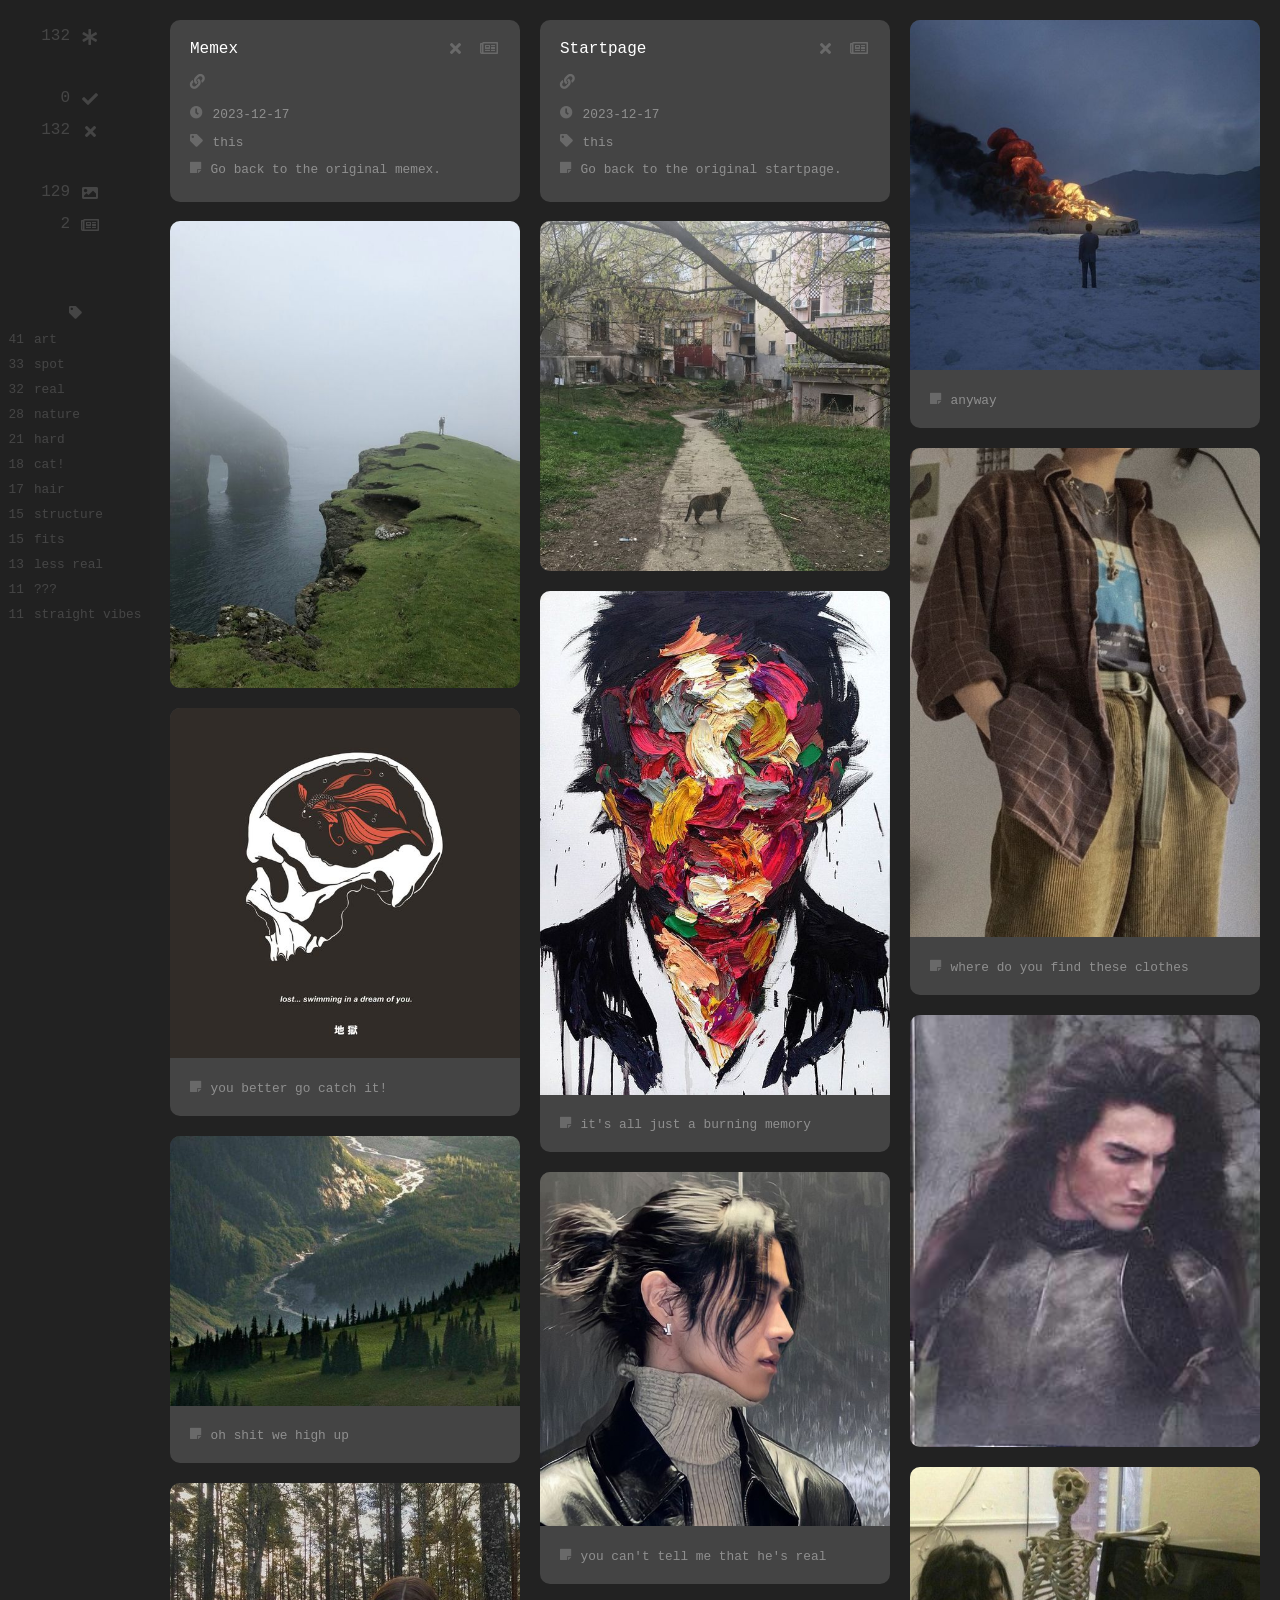
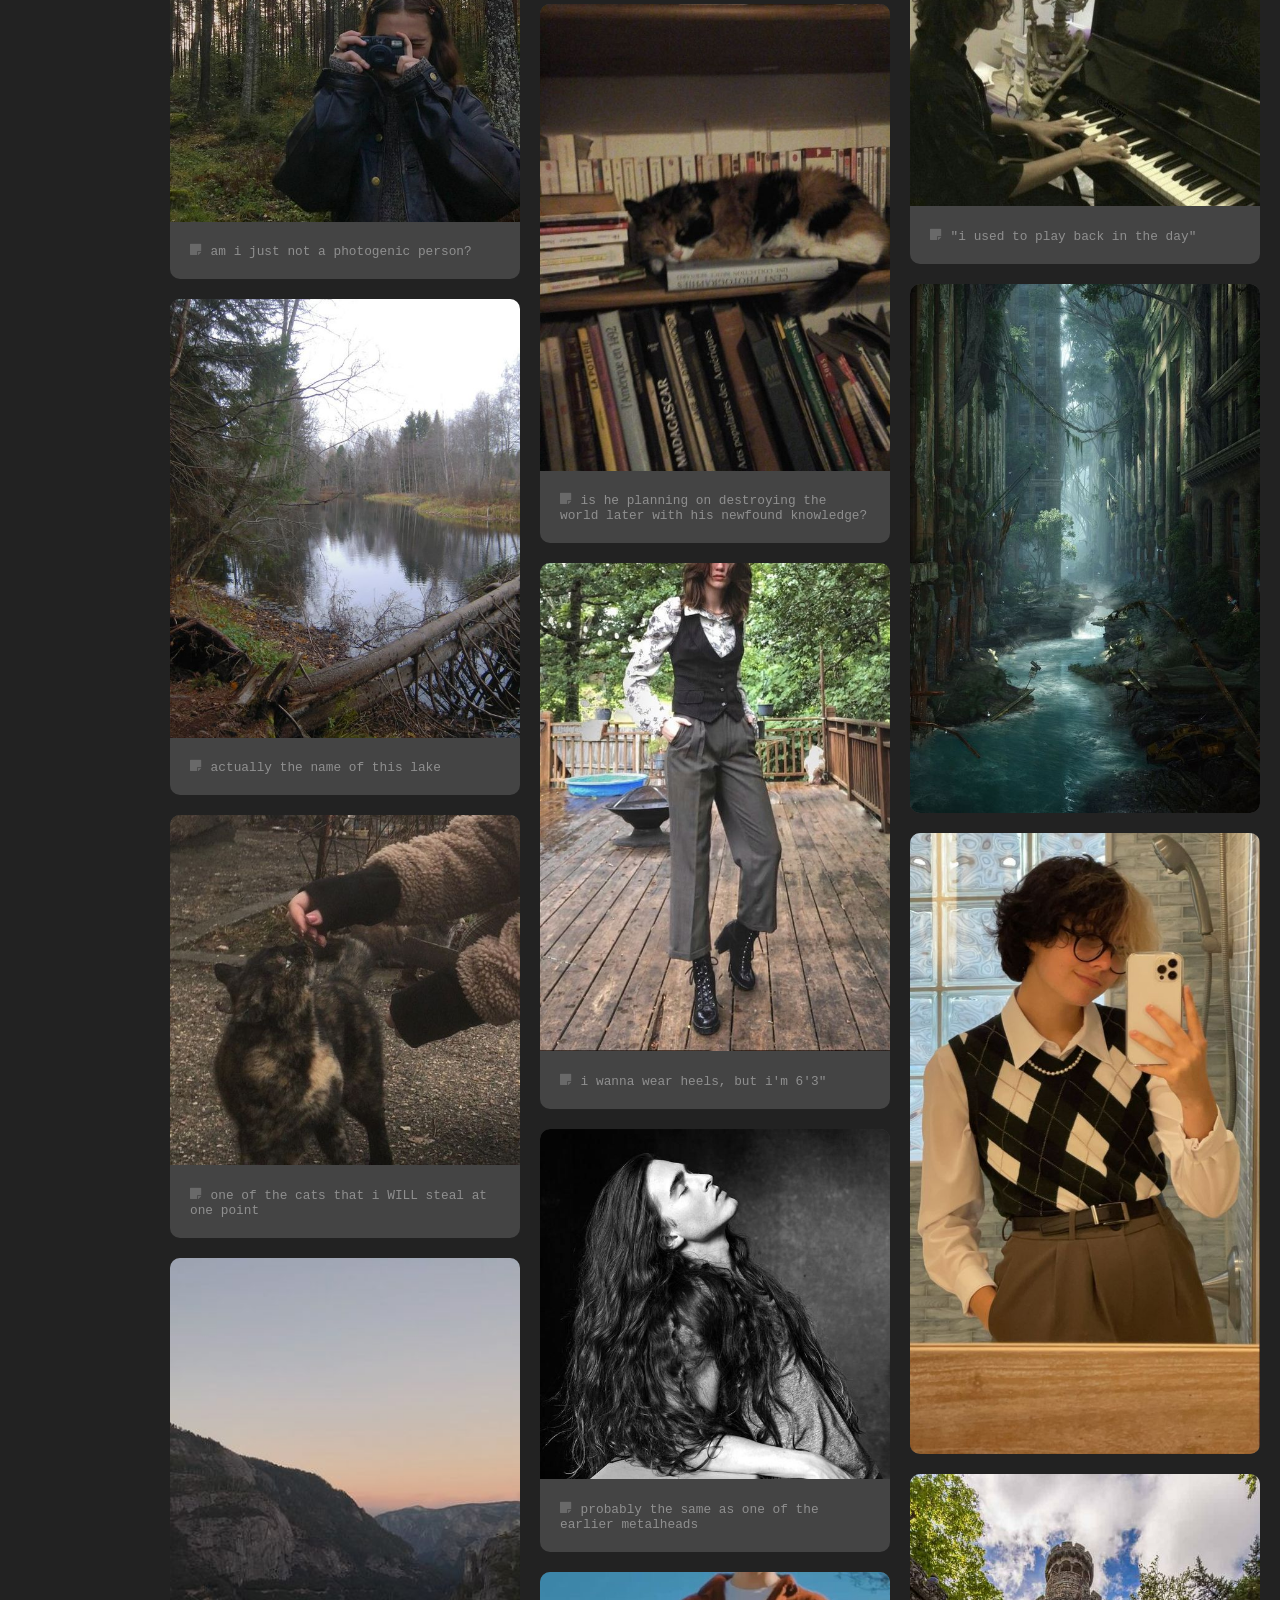
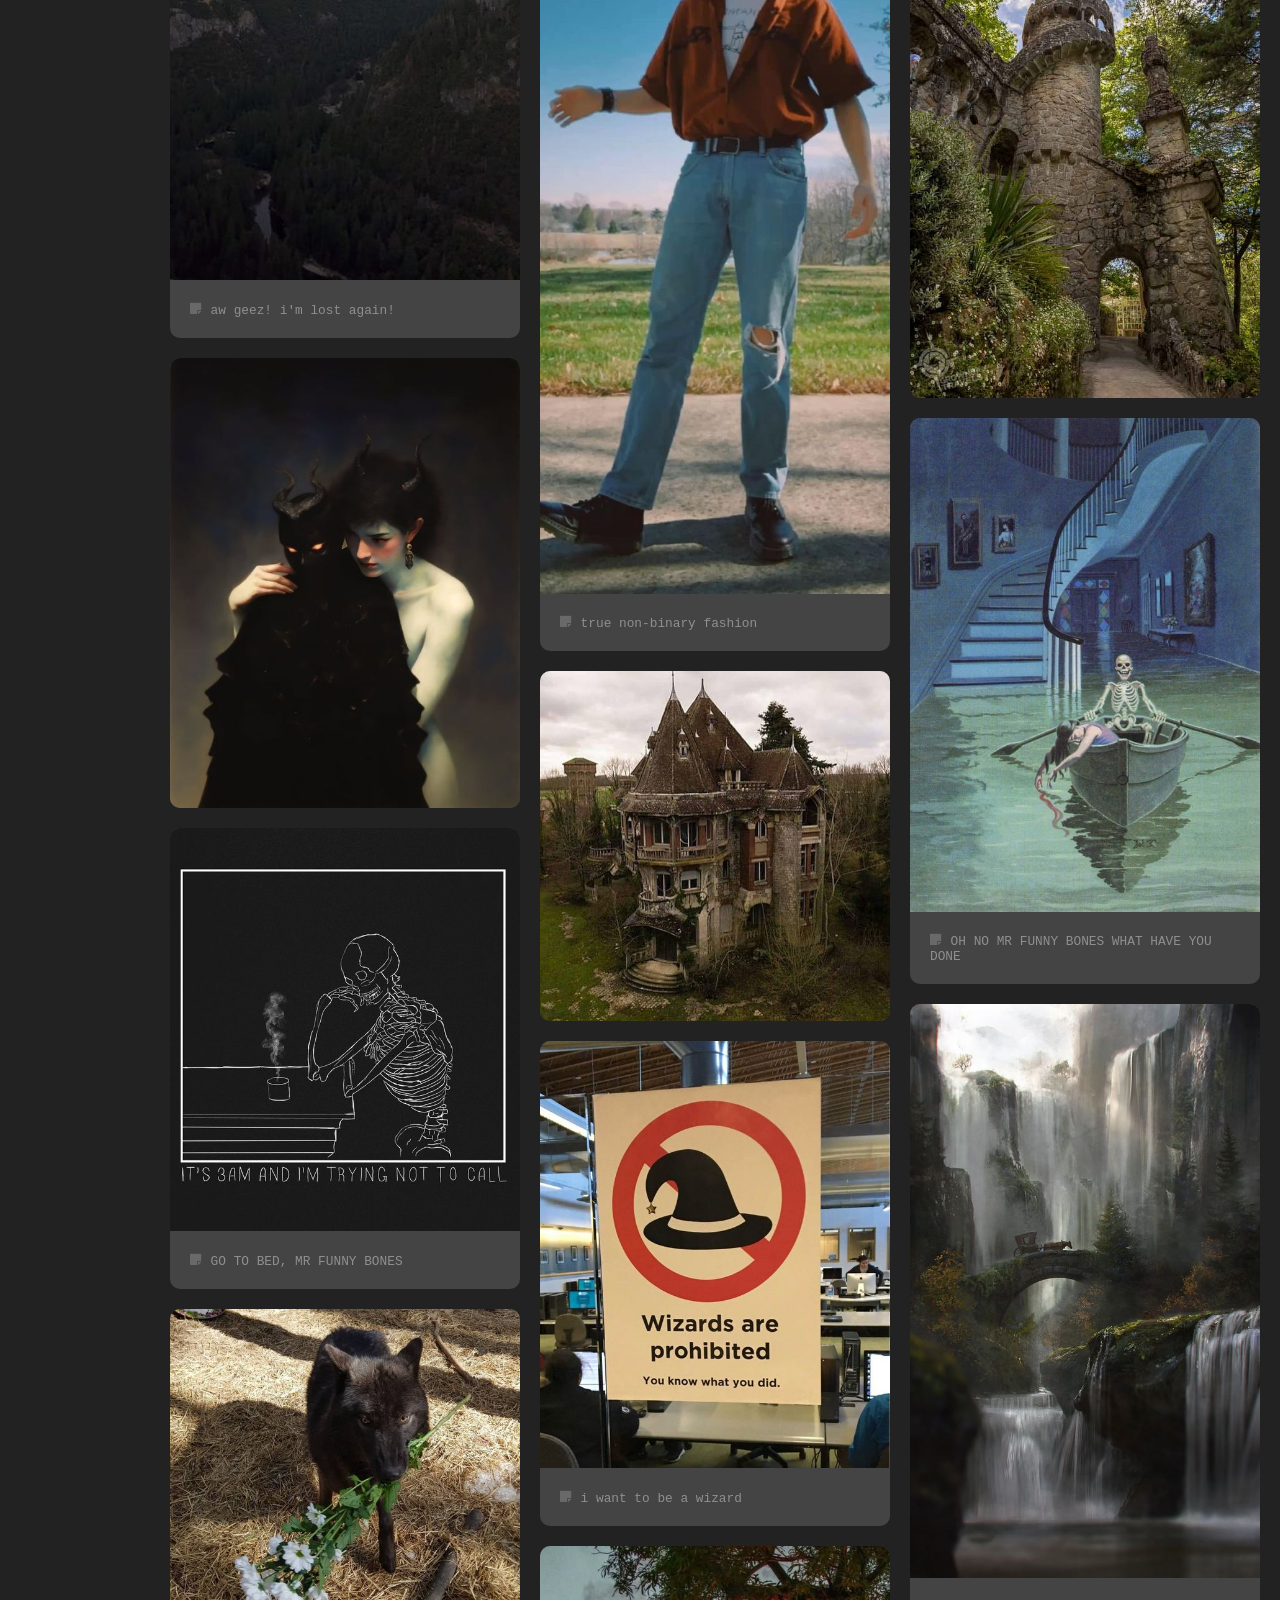
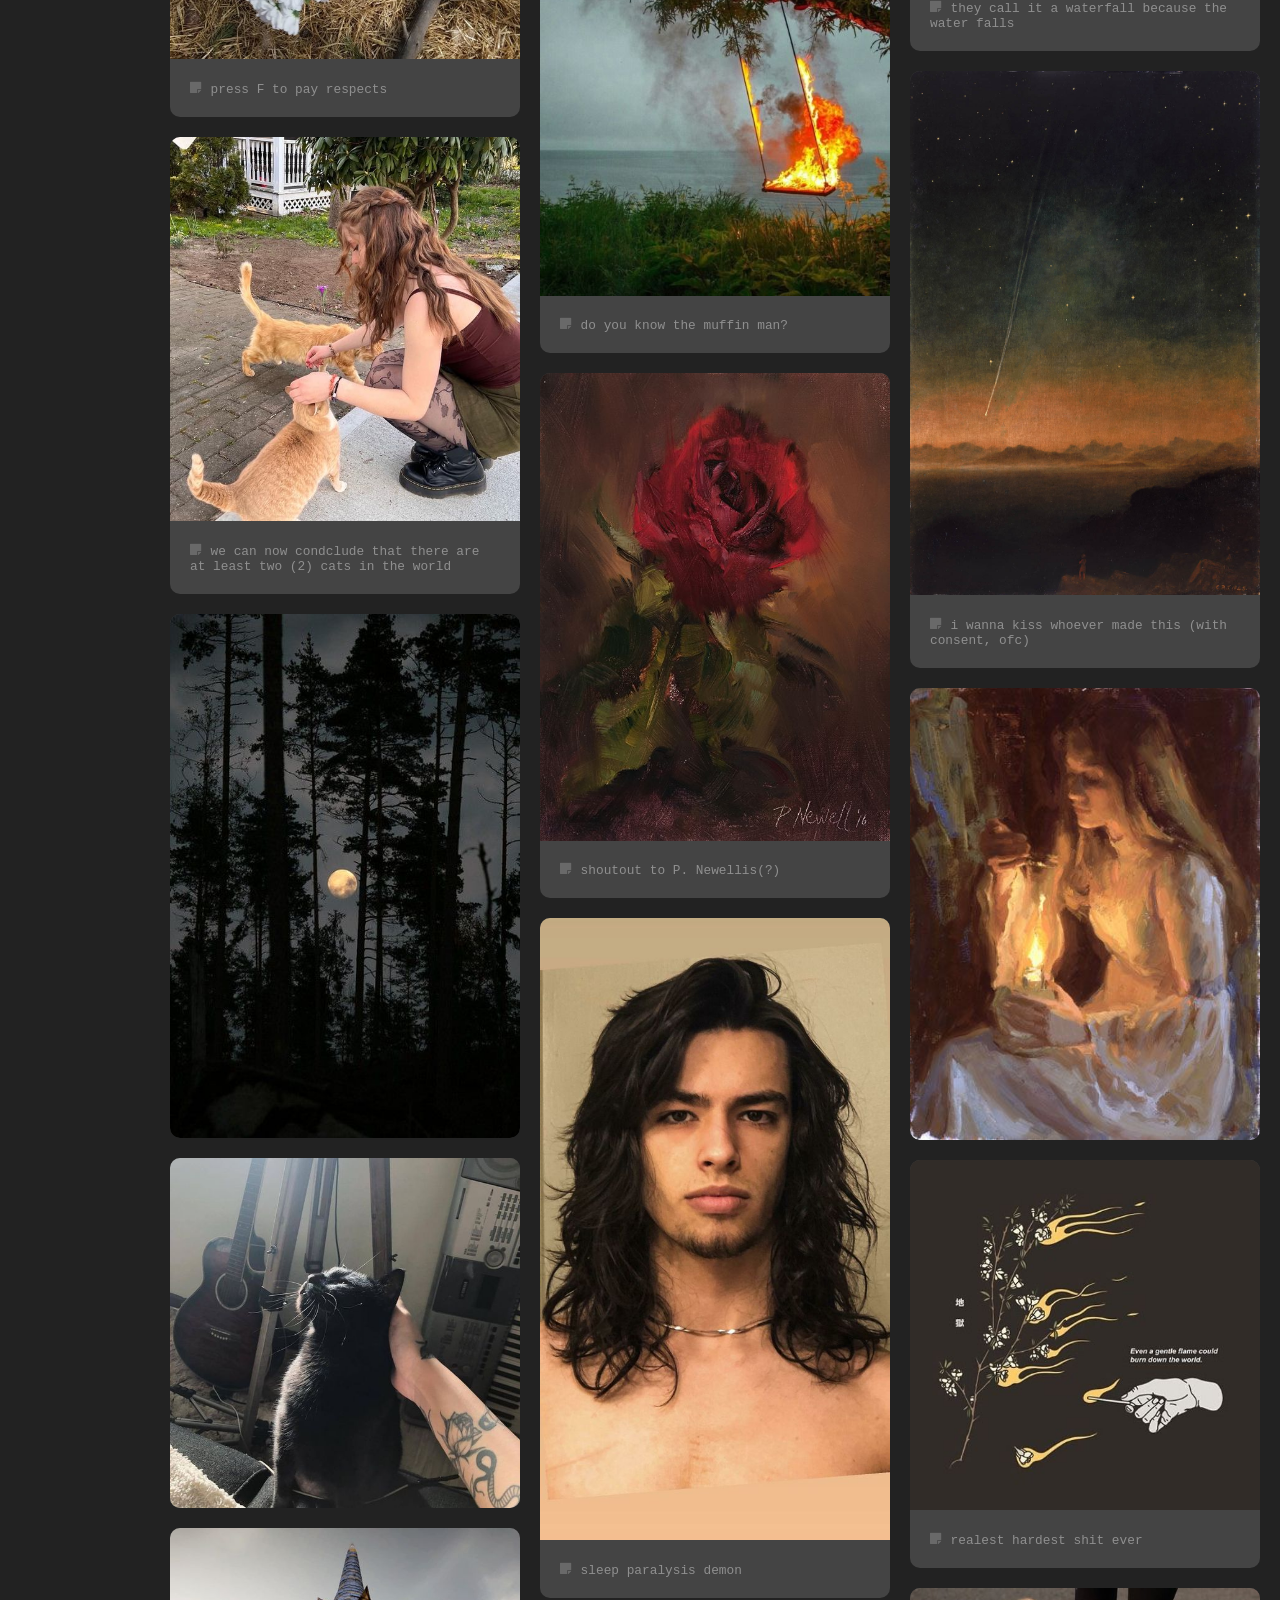
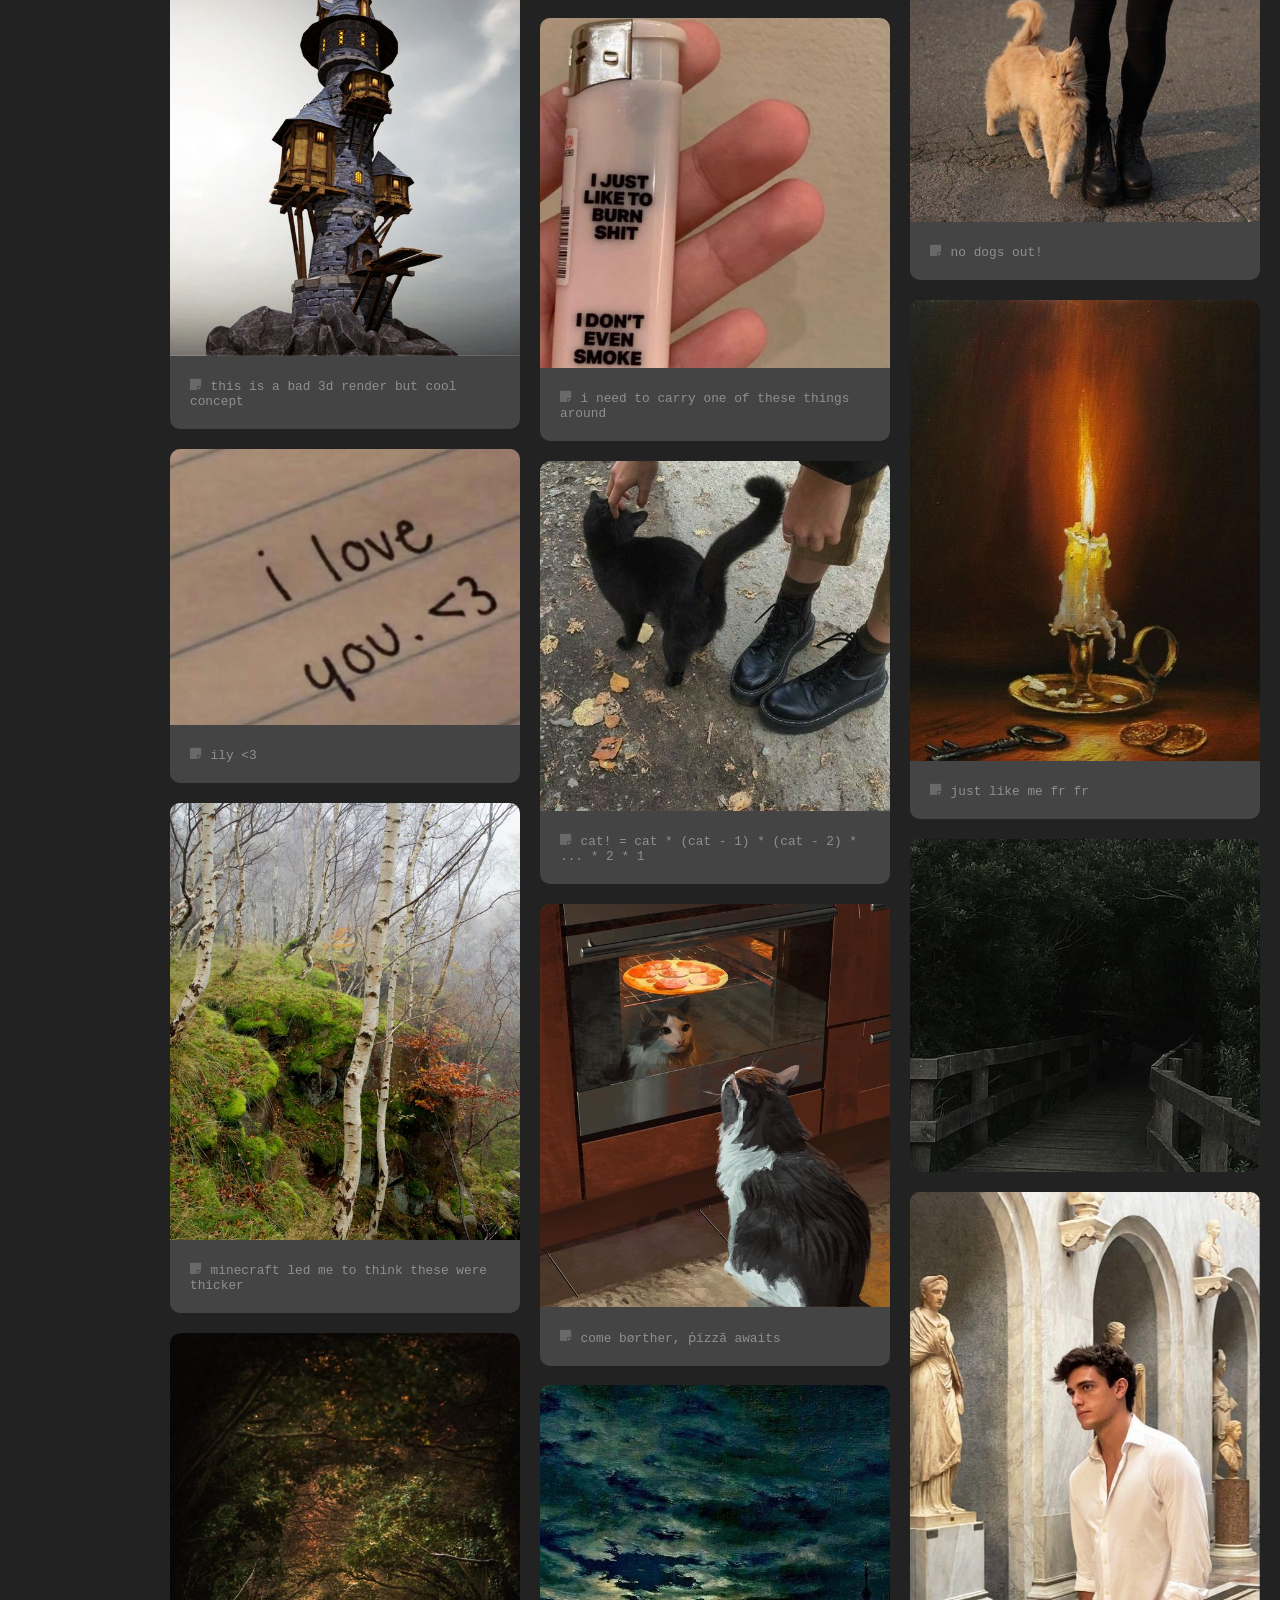
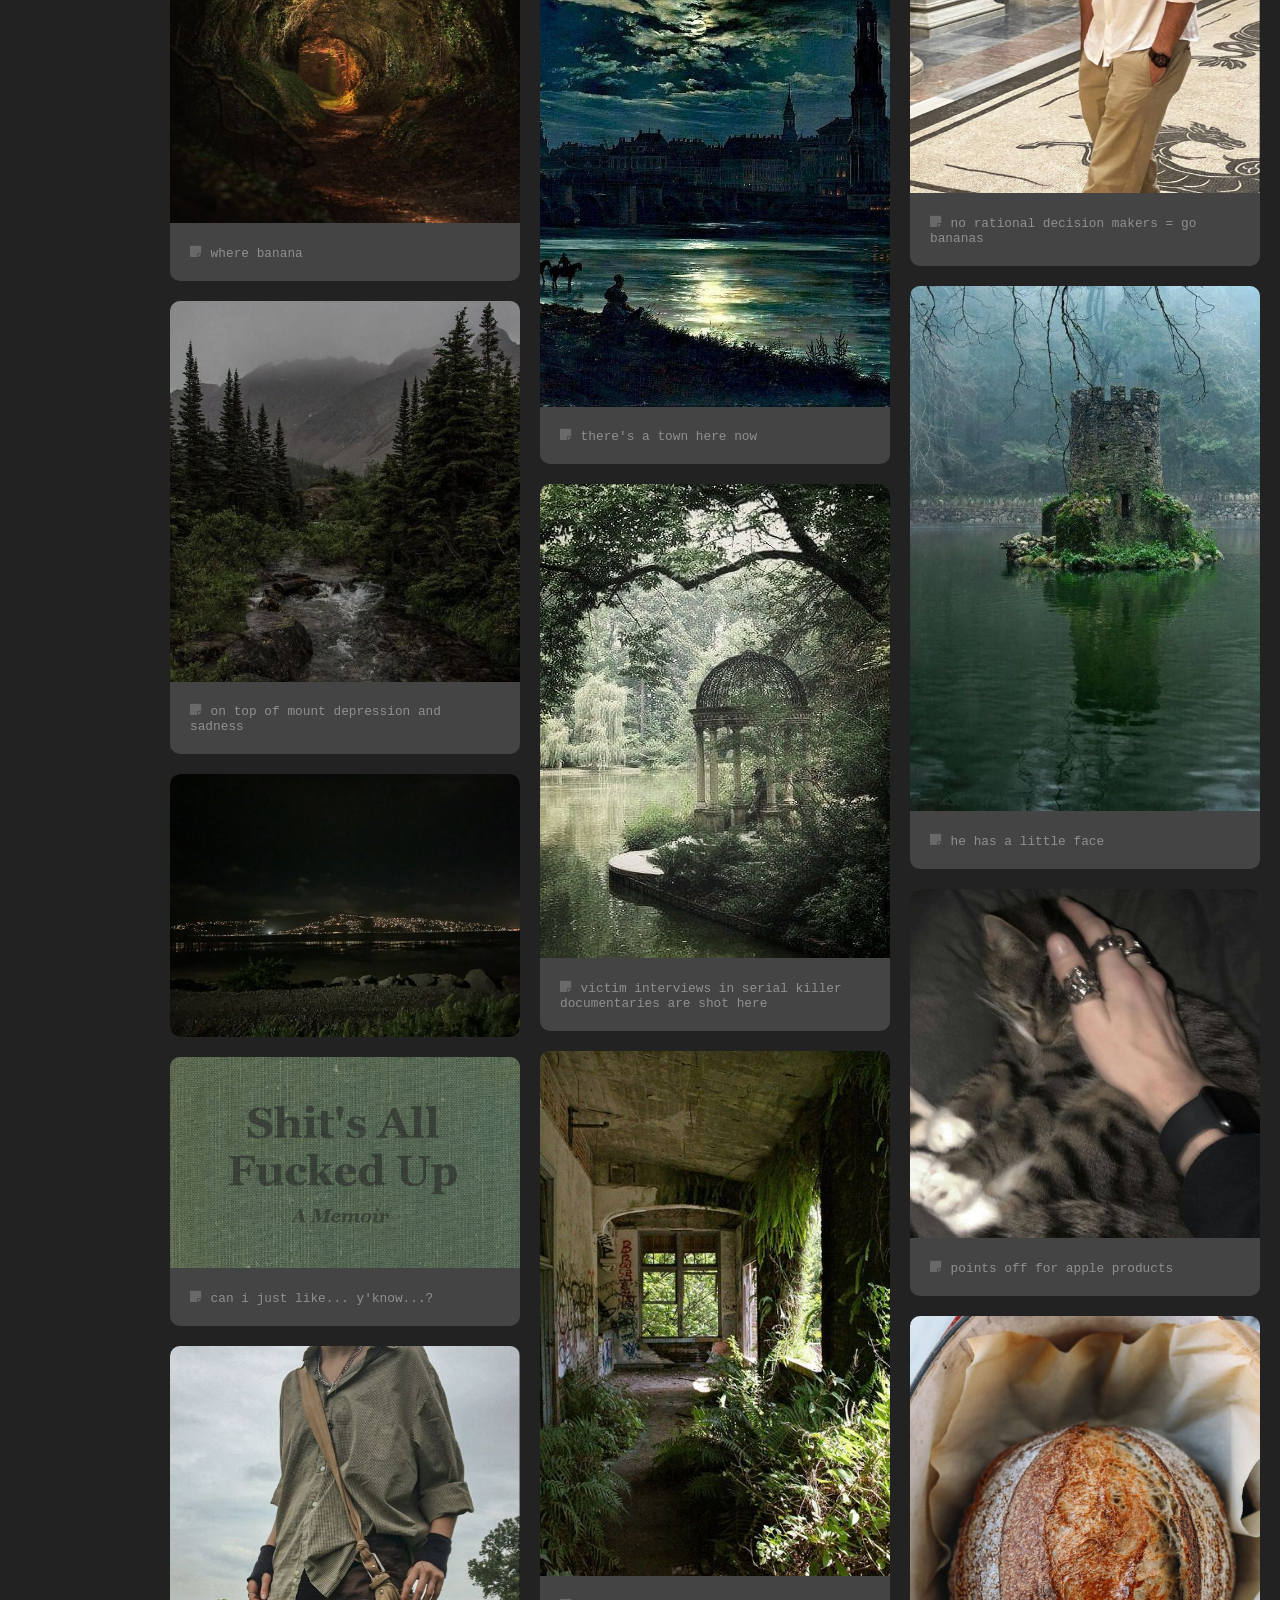
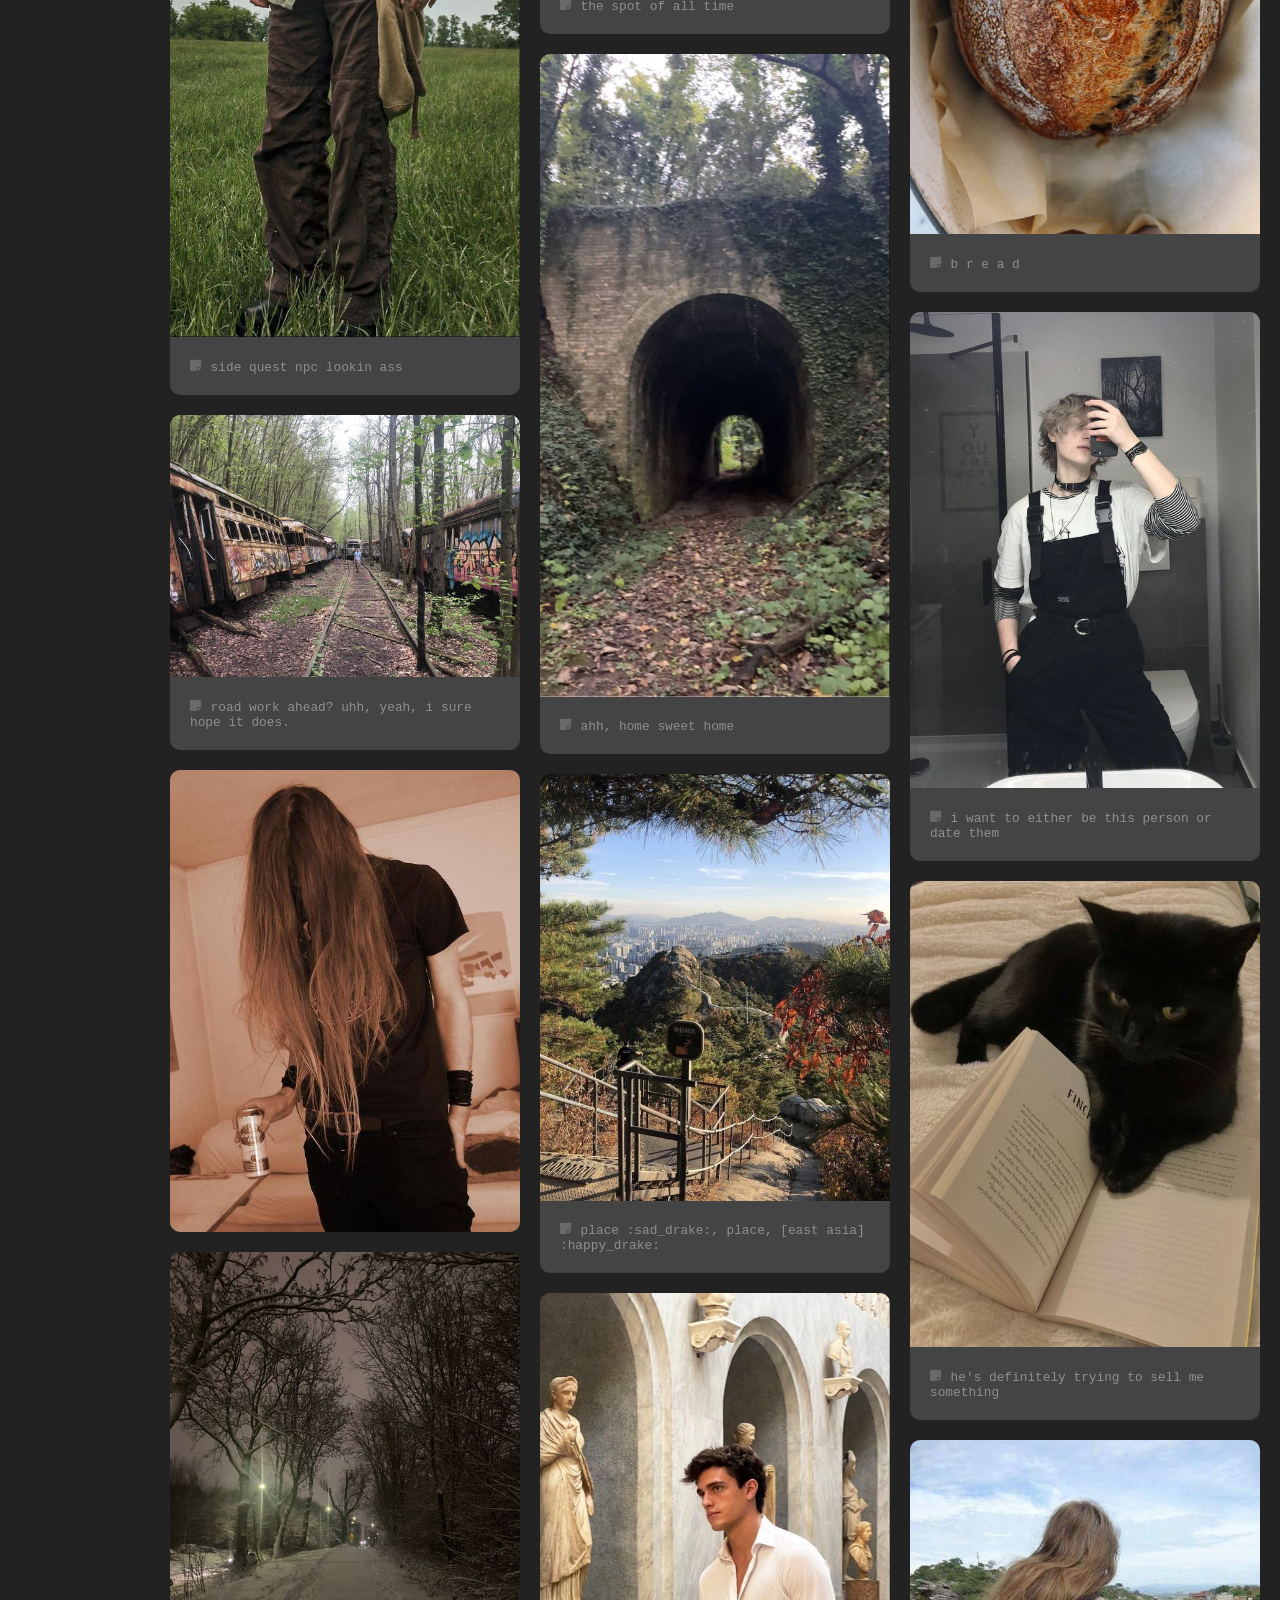
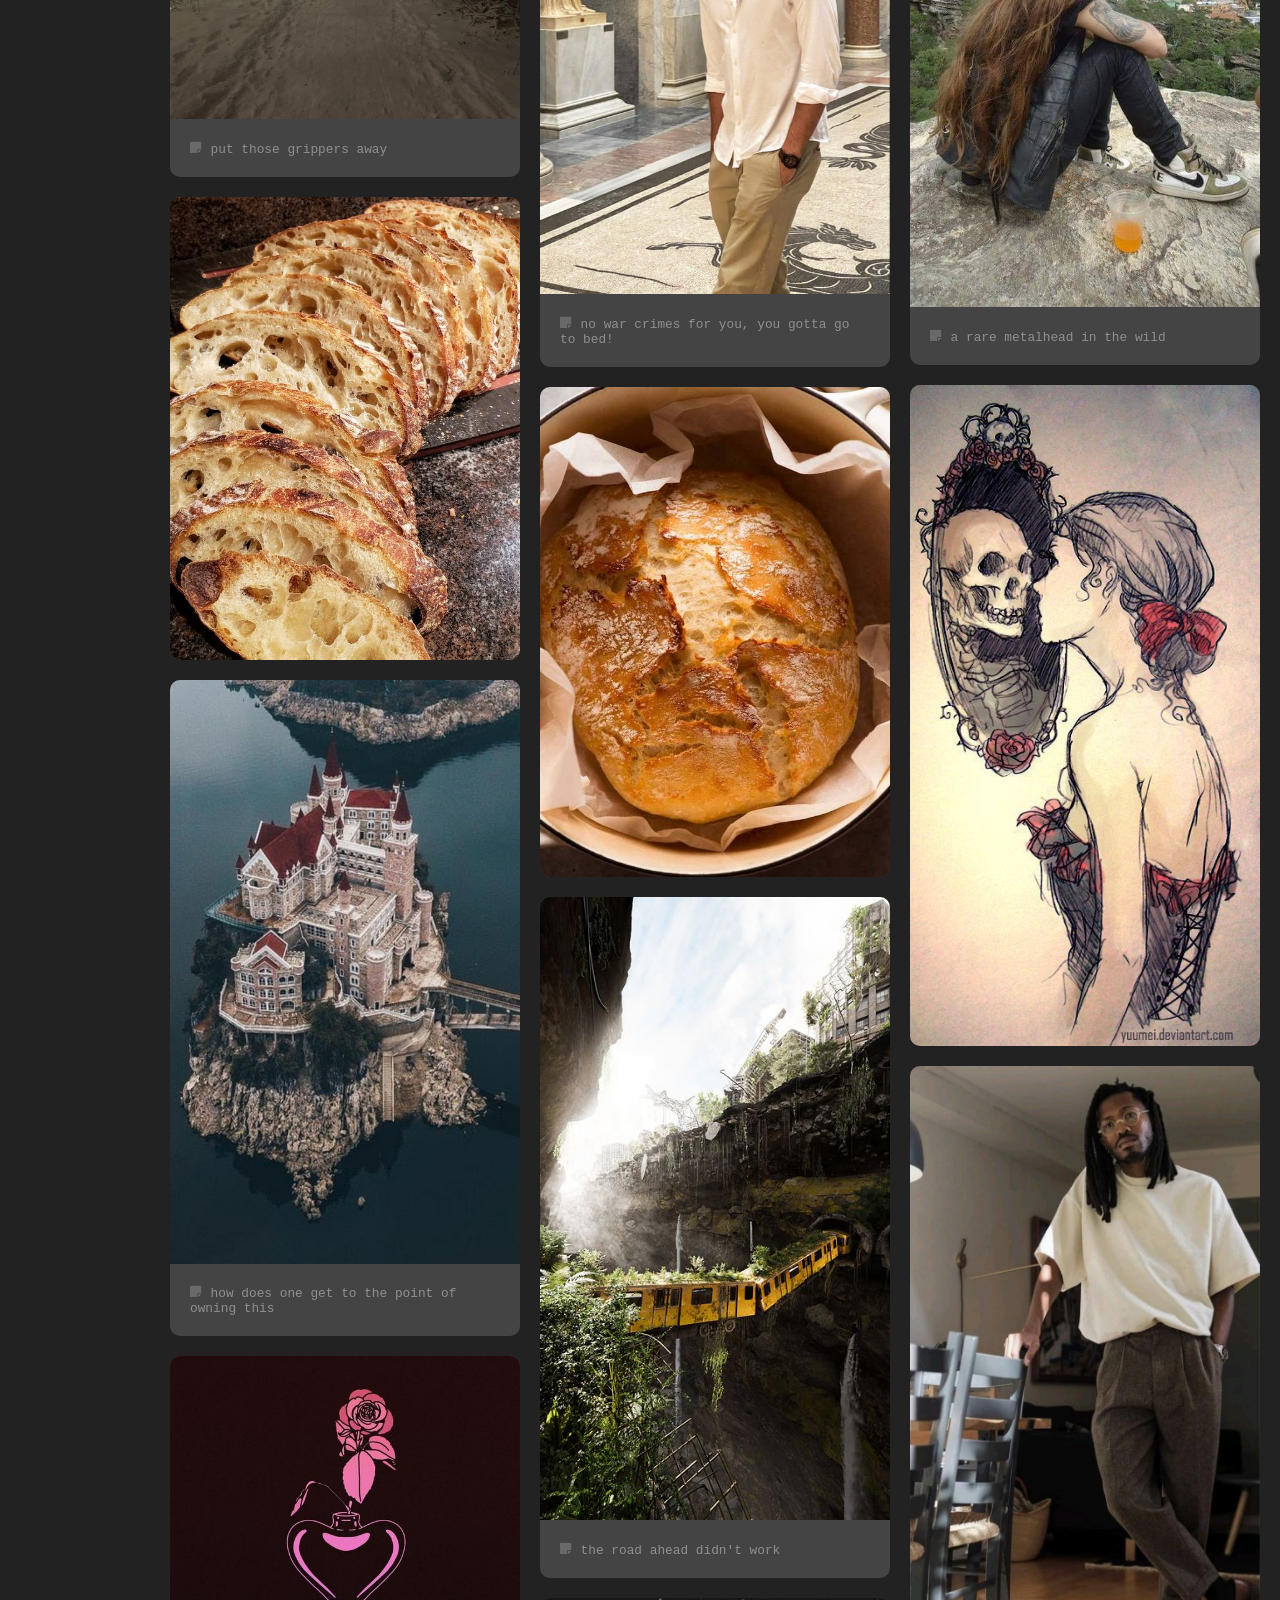
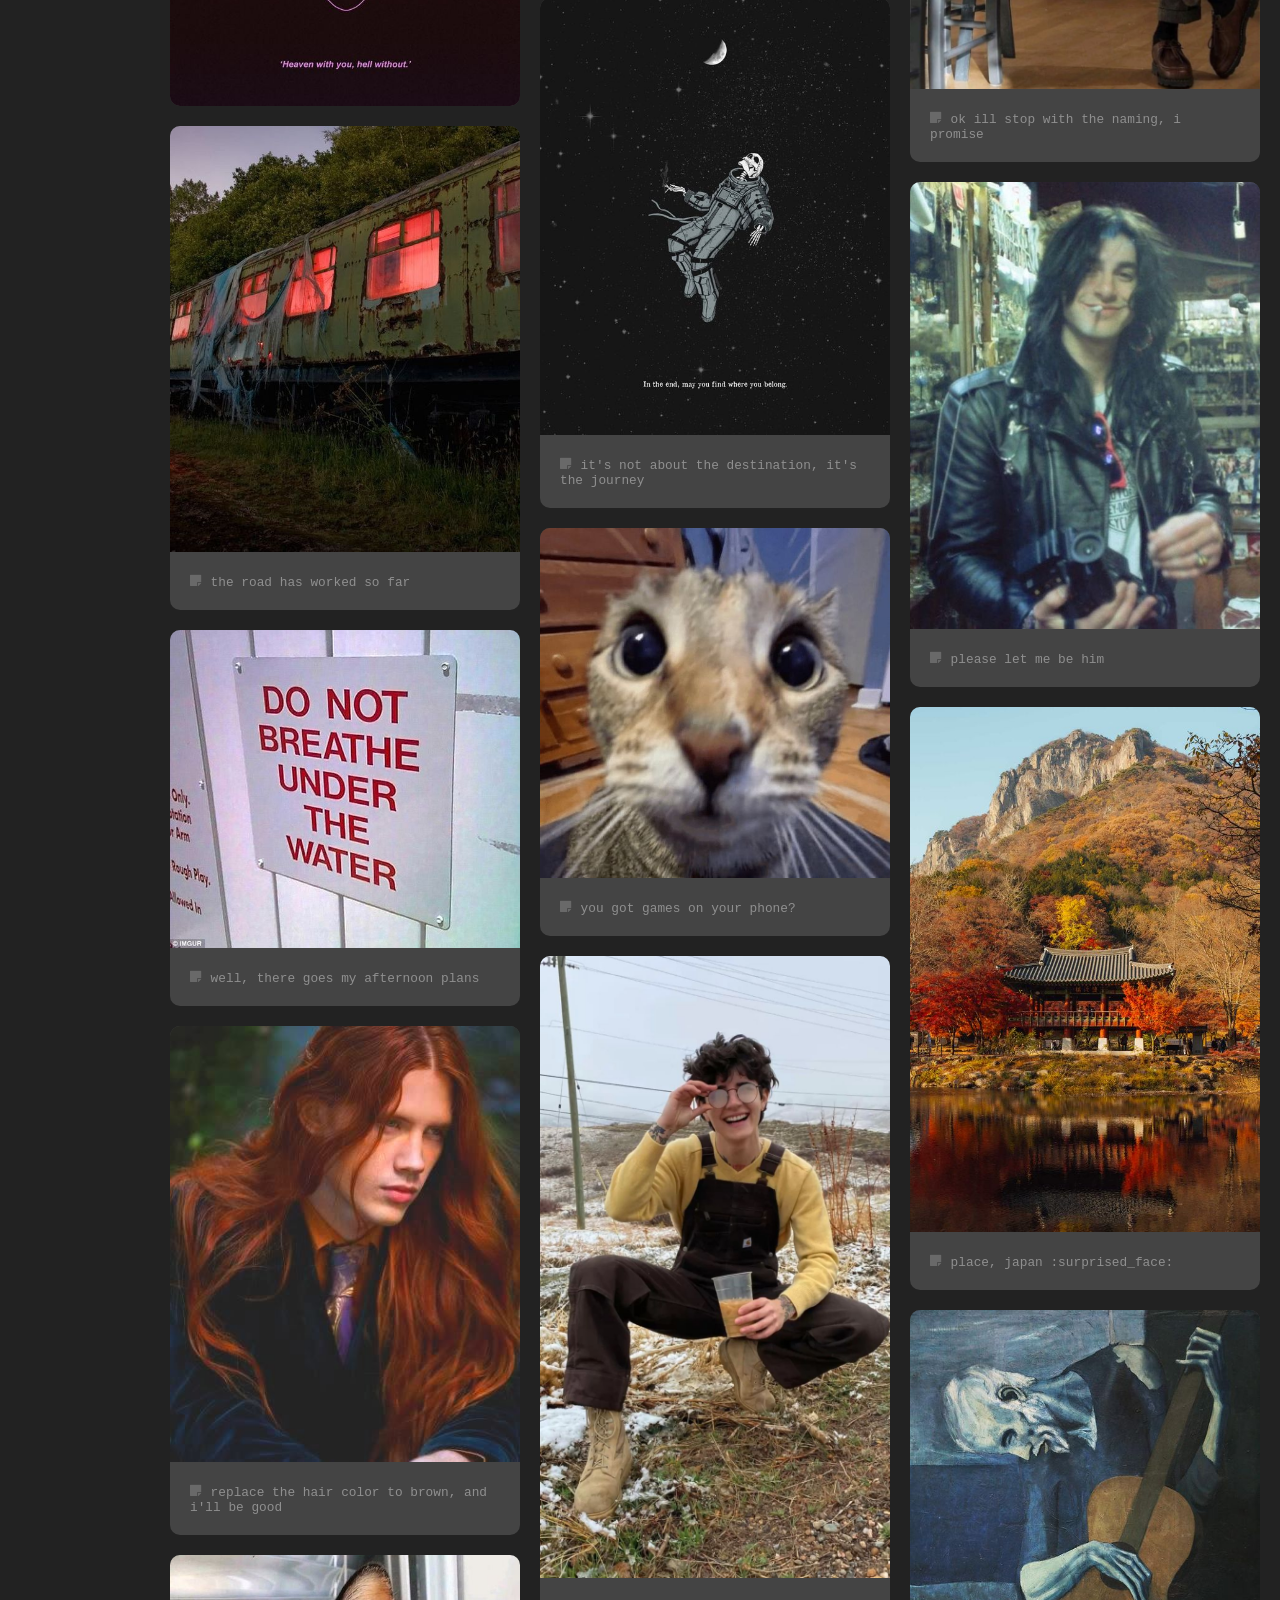
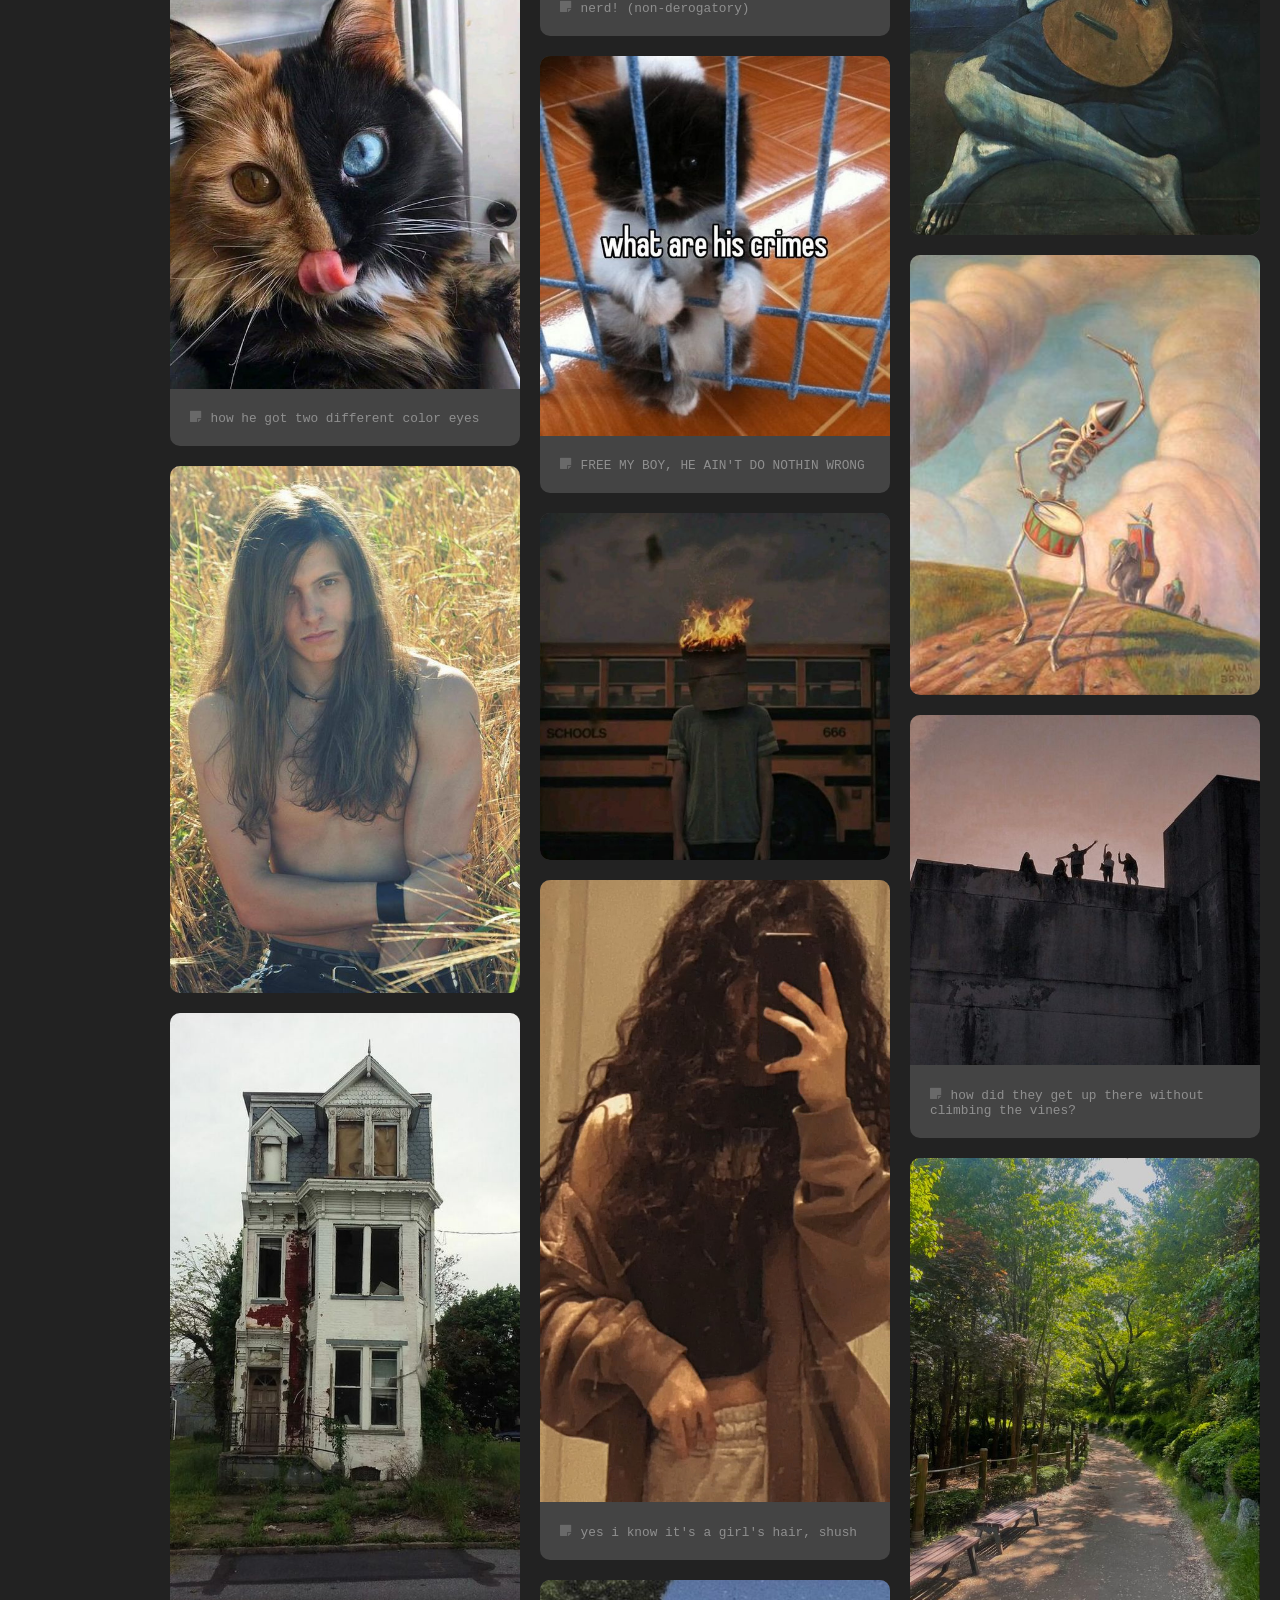
==== commit 9379b21a: "2024-12-12 added planet things" ====
--- a/fake-pinterest/index.html
+++ b/fake-pinterest/index.html
@@ -2,7 +2,7 @@
 <html lang="en">
 <head>
   <meta charset="utf-8">
-  <title>memex</title>
+  <title>fake-pinterest</title>
   <link rel="stylesheet" href="asset/style.css">
   <script src="logic/lib/theme.js"></script>
 </head>
@@ -55,4 +55,4 @@
     main.start();
   </script>
 </body>
-</html>+</html>
